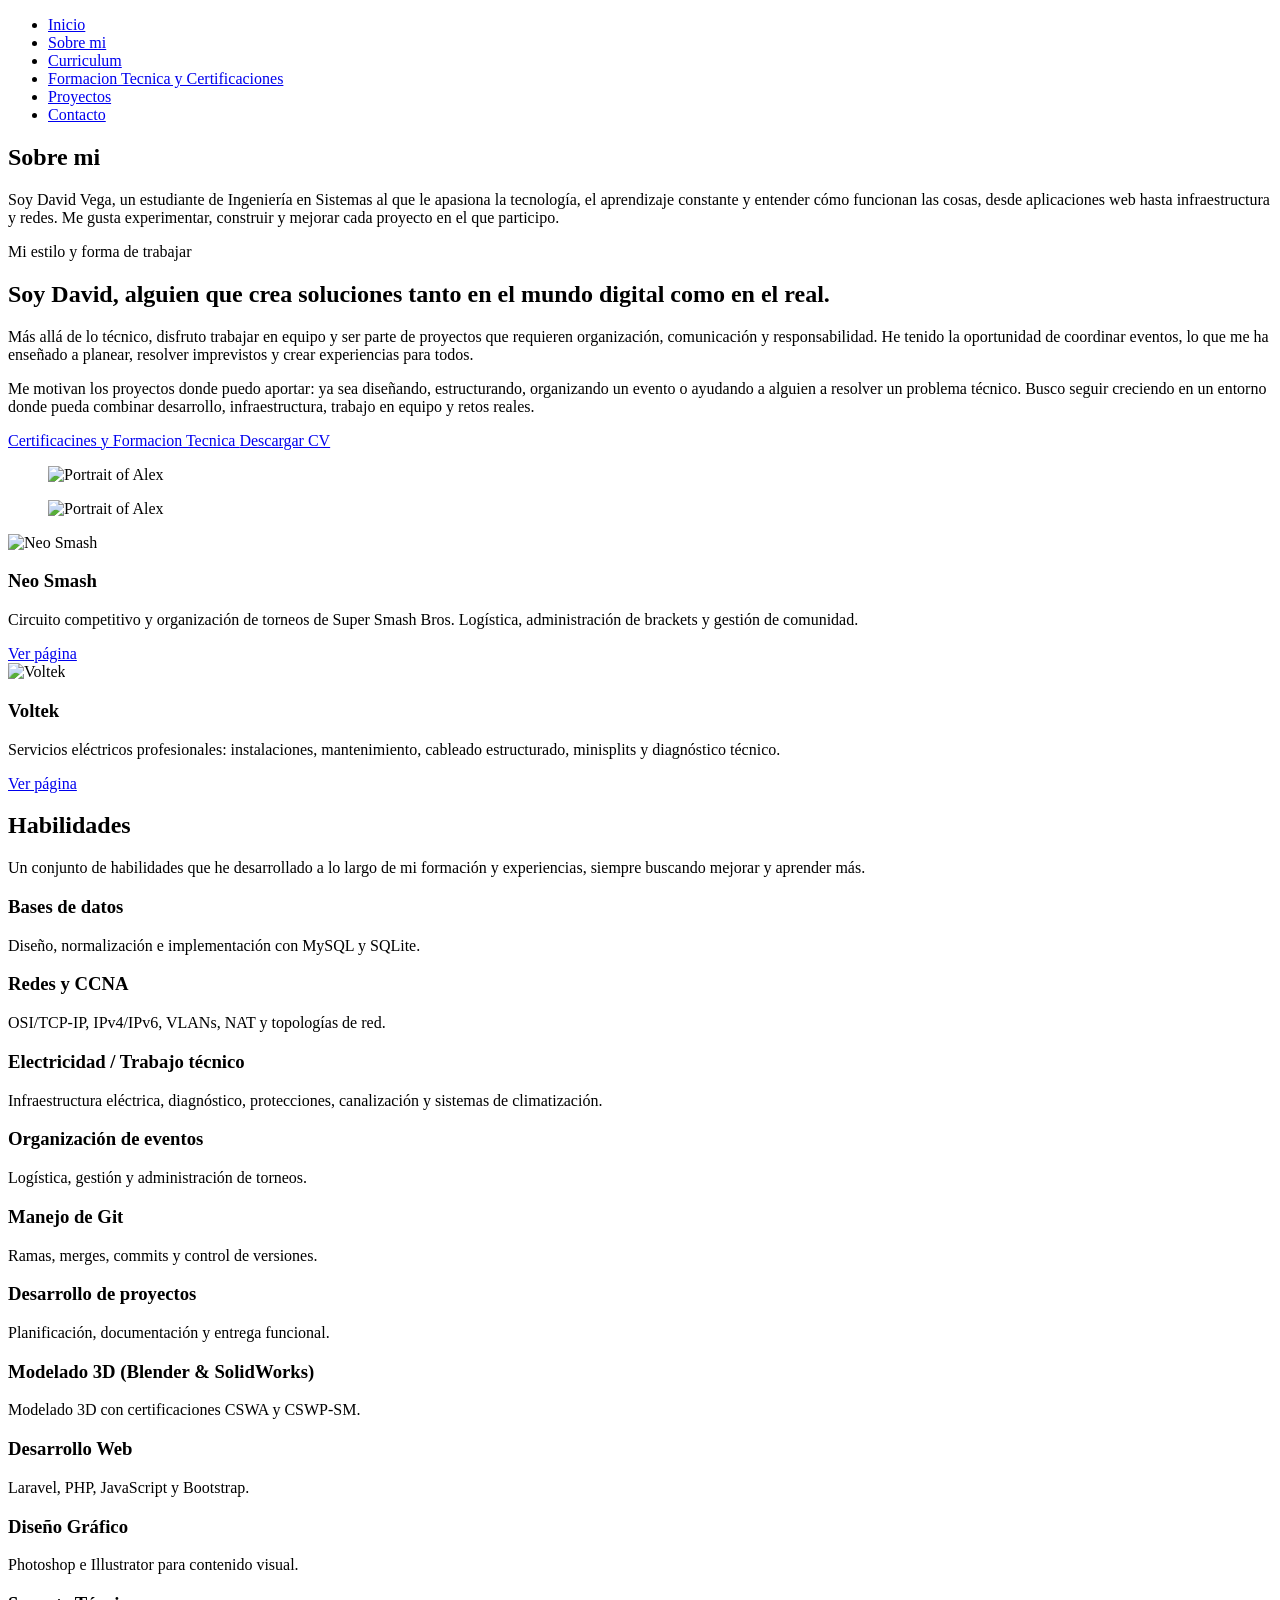
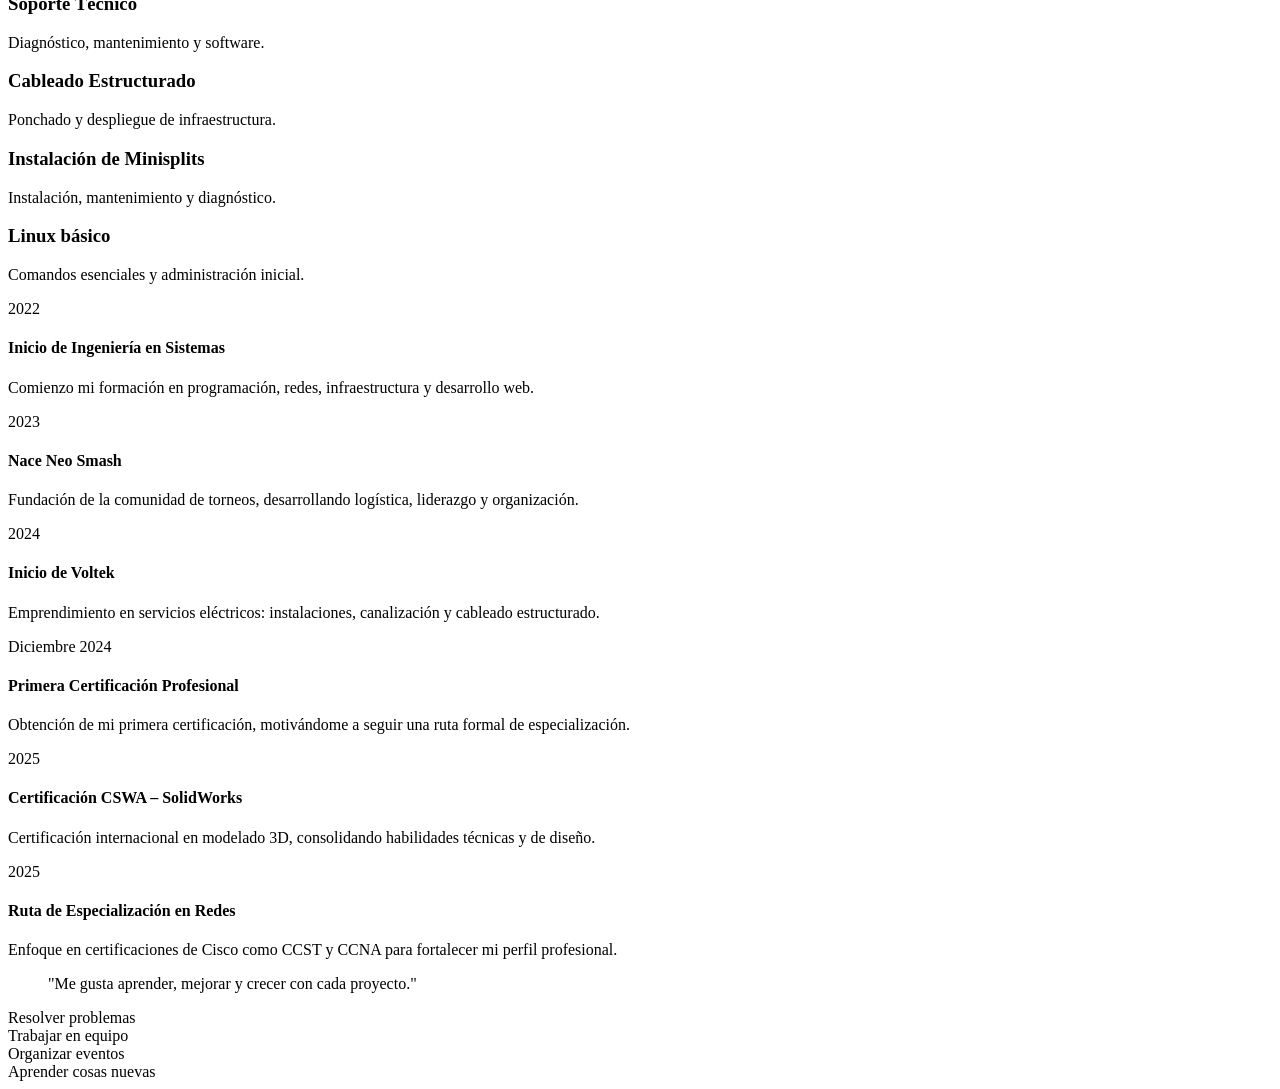
==== about.html @ 697c5398 "Add files via upload" ====
<!DOCTYPE html>
<html lang="es">

<head>
  <meta charset="utf-8">
  <meta content="width=device-width, initial-scale=1.0" name="viewport">
  <title>About - FolioOne Bootstrap Template</title>
  <meta name="description" content="">
  <meta name="keywords" content="">

  <!-- Favicons -->
  <link href="assets/img/favicon.png" rel="icon">
  <link href="assets/img/apple-touch-icon.png" rel="apple-touch-icon">

  <!-- Fonts -->
  <link href="https://fonts.googleapis.com" rel="preconnect">
  <link href="https://fonts.gstatic.com" rel="preconnect" crossorigin>
  <link
    href="https://fonts.googleapis.com/css2?family=Roboto:ital,wght@0,100;0,300;0,400;0,500;0,700;0,900;1,100;1,300;1,400;1,500;1,700;1,900&family=Poppins:ital,wght@0,100;0,200;0,300;0,400;0,500;0,600;0,700;0,800;0,900;1,100;1,200;1,300;1,400;1,500;1,600;1,700;1,800;1,900&family=Raleway:ital,wght@0,100;0,200;0,300;0,400;0,500;0,600;0,700;0,800;0,900;1,100;1,200;1,300;1,400;1,500;1,600;1,700;1,800;1,900&display=swap"
    rel="stylesheet">

  <!-- Vendor CSS Files -->
  <link href="assets/vendor/bootstrap/css/bootstrap.min.css" rel="stylesheet">
  <link href="assets/vendor/bootstrap-icons/bootstrap-icons.css" rel="stylesheet">
  <link href="assets/vendor/aos/aos.css" rel="stylesheet">
  <link href="assets/vendor/swiper/swiper-bundle.min.css" rel="stylesheet">
  <link href="assets/vendor/glightbox/css/glightbox.min.css" rel="stylesheet">

  <!-- Main CSS File -->
  <link href="assets/css/main.css" rel="stylesheet">

  <!-- =======================================================
  * Template Name: FolioOne
  * Template URL: https://bootstrapmade.com/folioone-bootstrap-portfolio-website-template/
  * Updated: Aug 23 2025 with Bootstrap v5.3.7
  * Author: BootstrapMade.com
  * License: https://bootstrapmade.com/license/
  ======================================================== -->
</head>

<body class="about-page">

  <header id="header" class="header d-flex align-items-center light-background sticky-top">
    <div class="container position-relative d-flex align-items-center justify-content-between">

      <!-- <a href="index.html" class="logo d-flex align-items-center me-auto me-xl-0">
      <img src="assets/img/logo.webp" alt="">
      <h1 class="sitename">FolioOne</h1> 
    </a> -->

      <nav id="navmenu" class="navmenu">
        <ul>
          <li><a href="index.html">Inicio</a></li>
          <li><a href="about.html" class="active">Sobre mi</a></li>
          <li><a href="resume.html">Curriculum</a></li>
          <li><a href="services.html">Formacion Tecnica y Certificaciones</a></li>
          <li><a href="portfolio.html">Proyectos</a></li>
          <li><a href="contact.html">Contacto</a></li>
        </ul>
        <i class="mobile-nav-toggle d-xl-none bi bi-list"></i>
      </nav>

      <div class="header-social-links">
        <a target="_blank" href="https://wa.me/526143937106" class="twitter"><i class="bi bi-whatsapp"></i></a>
        <a target="_blank" href="https://www.facebook.com/david.vega.402052/" class="facebook"><i
            class="bi bi-facebook"></i></a>
        <a target="_blank" href="https://www.instagram.com/davidhv_01?igsh=NWJra2tpZmE1Mmhm&utm_source=qr"
          class="instagram"><i class="bi bi-instagram"></i></a>
        <a target="_blank" href="https://www.linkedin.com/in/david-vega-085603381/" class="linkedin"><i
            class="bi bi-linkedin"></i></a>
      </div>

    </div>
  </header>

  <main class="main">

    <!-- About Section -->
    <section id="about" class="about section">

      <!-- Section Title -->
      <div class="container section-title" data-aos="fade-up">
        <h2>Sobre mi</h2>
        <p>Soy David Vega, un estudiante de Ingeniería en Sistemas al que le apasiona la tecnología, el aprendizaje
          constante y entender cómo funcionan las cosas, desde aplicaciones web hasta infraestructura y redes. Me gusta
          experimentar, construir y mejorar cada proyecto en el que participo.</p>
      </div><!-- End Section Title -->

      <div class="container" data-aos="fade-up" data-aos-delay="100">

        <!-- Intro + Photo -->
        <div class="row align-items-center justify-content-between gy-5 mb-5">
          <div class="col-lg-7" data-aos="fade-right" data-aos-delay="150">
            <div class="intro-content">
              <span class="eyebrow">Mi estilo y forma de trabajar</span>
              <h2 class="headline">Soy David, alguien que crea soluciones tanto en el mundo digital como en el real.
              </h2>
              <p class="lead">
                Más allá de lo técnico, disfruto trabajar en equipo y ser parte de proyectos que requieren organización,
                comunicación y responsabilidad. He tenido la oportunidad de coordinar eventos, lo que me ha enseñado a
                planear, resolver imprevistos y crear experiencias para todos.
              </p>
              <p>Me motivan los proyectos donde puedo aportar:
                ya sea diseñando, estructurando, organizando un evento o ayudando a alguien a resolver un problema
                técnico. Busco seguir creciendo en un entorno donde pueda combinar desarrollo, infraestructura, trabajo
                en equipo y retos reales.
              </p>

              <div class="cta-group">
                <a href="/services.html" class="btn-ghost">
                  Certificacines y Formacion Tecnica <i class="bi bi-arrow-up-right"></i>
                </a>
                <a href="cv/Angel_David_Hinojos_Vega.pdf" download class="btn btn-outline link-underline">
                  Descargar CV <i class="bi bi-download"></i>
                </a>

              </div>
            </div>
          </div>

          <div class="col-lg-5" data-aos="zoom-in" data-aos-delay="250">
            <figure class="profile-figure text-center text-lg-end">
              <img src="assets/img/profile/neo.jpeg" alt="Portrait of Alex" class="img-fluid profile-photo">
            </figure>
            <figure class="profile-figure text-center text-lg-end">
              <img src="assets/img/profile/neo2.jpg" alt="Portrait of Alex" class="img-fluid profile-photo">
            </figure>

          </div>
        </div>
        <!-- End Intro + Photo -->

        <!-- Sección de Proyectos Destacados -->
        <div class="mb-5">
          <div class="row g-4">

            <!-- Sección de Proyectos Destacados -->
            <div class="mb-5">
              <div class="row g-4">

                <!-- Sección de Proyectos Destacados -->
                <div class="mb-5">
                  <div class="row g-4">

                    <!-- Neo Smash -->
                    <div class="col-md-6" data-aos="fade-up" data-aos-delay="100">
                      <div class="service-item">

                        <div class="service-icon text-center">
                          <img src="assets/img/profile/logoneo.png" alt="Neo Smash" class="img-fluid"
                            style="max-width:160px;">
                        </div>

                        <div class="service-content text-center">
                          <h3>Neo Smash</h3>
                          <p>
                            Circuito competitivo y organización de torneos de Super Smash Bros.
                            Logística, administración de brackets y gestión de comunidad.
                          </p>

                          <a href="https://www.facebook.com/profile.php?id=100092447806558" target="_blank"
                            class="service-link">
                            <span>Ver página</span>
                            <i class="bi bi-arrow-right"></i>
                          </a>
                        </div>

                      </div>
                    </div>
                    <!--end Neo Smash -->

                    <!-- Voltek -->
                    <div class="col-md-6" data-aos="fade-up" data-aos-delay="150">
                      <div class="service-item">

                        <div class="service-icon text-center">
                          <img src="assets/img/profile/voltek.png" alt="Voltek" class="img-fluid"
                            style="max-width:160px;">
                        </div>

                        <div class="service-content text-center">
                          <h3>Voltek</h3>
                          <p>
                            Servicios eléctricos profesionales: instalaciones, mantenimiento,
                            cableado estructurado, minisplits y diagnóstico técnico.
                          </p>

                          <a href="https://www.facebook.com/profile.php?id=61581119864272" target="_blank"
                            class="service-link">
                            <span>Ver página</span>
                            <i class="bi bi-arrow-right"></i>
                          </a>
                        </div>

                      </div>
                    </div>

                  </div>
                </div>
                <!-- end Voltek -->






                <div class="container section-title" data-aos="fade-up">
                  <h2>Habilidades</h2>
                  <p>Un conjunto de habilidades que he desarrollado a lo largo de mi formación y experiencias, siempre
                    buscando mejorar y aprender más.</p>
                </div>
                <!-- Skills Grid -->
                <div class="mb-5">
                  <div class="row g-4">

                    <div class="col-6 col-md-4 col-lg-3" data-aos="fade-up" data-aos-delay="100">
                      <div class="skill-item">
                        <i class="bi bi-layout-text-window"></i>
                        <h3>Bases de datos</h3>
                        <p>Diseño, normalización e implementación con MySQL y SQLite.</p>
                      </div>
                    </div>

                    <div class="col-6 col-md-4 col-lg-3" data-aos="fade-up" data-aos-delay="150">
                      <div class="skill-item">
                        <i class="bi bi-router"></i>
                        <h3>Redes y CCNA</h3>
                        <p>OSI/TCP-IP, IPv4/IPv6, VLANs, NAT y topologías de red.</p>
                      </div>
                    </div>

                    <div class="col-6 col-md-4 col-lg-3" data-aos="fade-up" data-aos-delay="200">
                      <div class="skill-item">
                        <i class="bi bi-lightning-charge"></i>
                        <h3>Electricidad / Trabajo técnico</h3>
                        <p>Infraestructura eléctrica, diagnóstico, protecciones, canalización y sistemas de
                          climatización.</p>
                      </div>
                    </div>

                    <div class="col-6 col-md-4 col-lg-3" data-aos="fade-up" data-aos-delay="250">
                      <div class="skill-item">
                        <i class="bi bi-diagram-3"></i>
                        <h3>Organización de eventos</h3>
                        <p>Logística, gestión y administración de torneos.</p>
                      </div>
                    </div>

                    <div class="col-6 col-md-4 col-lg-3" data-aos="fade-up" data-aos-delay="300">
                      <div class="skill-item">
                        <i class="bi bi-github"></i>
                        <h3>Manejo de Git</h3>
                        <p>Ramas, merges, commits y control de versiones.</p>
                      </div>
                    </div>

                    <div class="col-6 col-md-4 col-lg-3" data-aos="fade-up" data-aos-delay="350">
                      <div class="skill-item">
                        <i class="bi bi-award"></i>
                        <h3>Desarrollo de proyectos</h3>
                        <p>Planificación, documentación y entrega funcional.</p>
                      </div>
                    </div>

                    <div class="col-6 col-md-4 col-lg-3" data-aos="fade-up" data-aos-delay="400">
                      <div class="skill-item">
                        <i class="bi bi-tools"></i>
                        <h3>Modelado 3D (Blender & SolidWorks)</h3>
                        <p>Modelado 3D con certificaciones CSWA y CSWP-SM.</p>
                      </div>
                    </div>

                    <div class="col-6 col-md-4 col-lg-3" data-aos="fade-up" data-aos-delay="450">
                      <div class="skill-item">
                        <i class="bi bi-code-slash"></i>
                        <h3>Desarrollo Web</h3>
                        <p>Laravel, PHP, JavaScript y Bootstrap.</p>
                      </div>
                    </div>

                    <div class="col-6 col-md-4 col-lg-3" data-aos="fade-up" data-aos-delay="500">
                      <div class="skill-item">
                        <i class="bi bi-brush"></i>
                        <h3>Diseño Gráfico</h3>
                        <p>Photoshop e Illustrator para contenido visual.</p>
                      </div>
                    </div>

                    <div class="col-6 col-md-4 col-lg-3" data-aos="fade-up" data-aos-delay="550">
                      <div class="skill-item">
                        <i class="bi bi-pc-display"></i>
                        <h3>Soporte Técnico</h3>
                        <p>Diagnóstico, mantenimiento y software.</p>
                      </div>
                    </div>

                    <div class="col-6 col-md-4 col-lg-3" data-aos="fade-up" data-aos-delay="600">
                      <div class="skill-item">
                        <i class="bi bi-plug"></i>
                        <h3>Cableado Estructurado</h3>
                        <p>Ponchado y despliegue de infraestructura.</p>
                      </div>
                    </div>

                    <div class="col-6 col-md-4 col-lg-3" data-aos="fade-up" data-aos-delay="650">
                      <div class="skill-item">
                        <i class="bi bi-fan"></i>
                        <h3>Instalación de Minisplits</h3>
                        <p>Instalación, mantenimiento y diagnóstico.</p>
                      </div>
                    </div>

                    <div class="col-6 col-md-4 col-lg-3" data-aos="fade-up" data-aos-delay="700">
                      <div class="skill-item">
                        <i class="bi bi-terminal"></i>
                        <h3>Linux básico</h3>
                        <p>Comandos esenciales y administración inicial.</p>
                      </div>
                    </div>

                  </div>
                </div>

                <!-- End Skills Grid -->

                <!-- Journey Timeline -->
                <div class="mb-5">
                  <div class="row g-4">

                    <!-- 2022 -->
                    <div class="col-md-6 col-lg-3" data-aos="fade-up" data-aos-delay="120">
                      <article class="timeline-item">
                        <span class="dot"></span>
                        <time>2022</time>
                        <h4>Inicio de Ingeniería en Sistemas</h4>
                        <p>Comienzo mi formación en programación, redes, infraestructura y desarrollo web.</p>
                      </article>
                    </div>

                    <!-- 2023 -->
                    <div class="col-md-6 col-lg-3" data-aos="fade-up" data-aos-delay="180">
                      <article class="timeline-item">
                        <span class="dot"></span>
                        <time>2023</time>
                        <h4>Nace Neo Smash</h4>
                        <p>Fundación de la comunidad de torneos, desarrollando logística, liderazgo y organización.</p>
                      </article>
                    </div>

                    <!-- 2024 -->
                    <div class="col-md-6 col-lg-3" data-aos="fade-up" data-aos-delay="240">
                      <article class="timeline-item">
                        <span class="dot"></span>
                        <time>2024</time>
                        <h4>Inicio de Voltek</h4>
                        <p>Emprendimiento en servicios eléctricos: instalaciones, canalización y cableado estructurado.
                        </p>
                      </article>
                    </div>

                    <!-- DICIEMBRE 2024 - Primera certificación -->
                    <div class="col-md-6 col-lg-3" data-aos="fade-up" data-aos-delay="300">
                      <article class="timeline-item">
                        <span class="dot"></span>
                        <time>Diciembre 2024</time>
                        <h4>Primera Certificación Profesional</h4>
                        <p>Obtención de mi primera certificación, motivándome a seguir una ruta formal de
                          especialización.</p>
                      </article>
                    </div>

                    <!-- 2025 - CSWA -->
                    <div class="col-md-6 col-lg-3" data-aos="fade-up" data-aos-delay="360">
                      <article class="timeline-item">
                        <span class="dot"></span>
                        <time>2025</time>
                        <h4>Certificación CSWA – SolidWorks</h4>
                        <p>Certificación internacional en modelado 3D, consolidando habilidades técnicas y de diseño.
                        </p>
                      </article>
                    </div>

                    <!-- 2025 - Ruta de certificaciones -->
                    <div class="col-md-6 col-lg-3" data-aos="fade-up" data-aos-delay="420">
                      <article class="timeline-item">
                        <span class="dot"></span>
                        <time>2025</time>
                        <h4>Ruta de Especialización en Redes</h4>
                        <p>Enfoque en certificaciones de Cisco como CCST y CCNA para fortalecer mi perfil profesional.
                        </p>
                      </article>
                    </div>

                  </div>
                </div>
                <!-- End Journey Timeline -->



                <!-- Quote -->
                <blockquote class="personal-quote text-center mb-5" data-aos="fade-down" data-aos-delay="200">
                  <p>"Me gusta aprender, mejorar y crecer con cada proyecto."</p>
                </blockquote>
                <!-- End Quote -->

                <!-- Fun Facts -->
                <div class="row g-3 justify-content-center">
                  <div class="col-6 col-md-3 col-lg-2" data-aos="zoom-in" data-aos-delay="120">
                    <div class="fact-pill">
                      <i class="bi bi-lightning"></i>
                      <span>Resolver problemas</span>
                    </div>
                  </div>

                  <div class="col-6 col-md-3 col-lg-2" data-aos="zoom-in" data-aos-delay="160">
                    <div class="fact-pill">
                      <i class="bi bi-people"></i>
                      <span>Trabajar en equipo</span>
                    </div>
                  </div>

                  <div class="col-6 col-md-3 col-lg-2" data-aos="zoom-in" data-aos-delay="200">
                    <div class="fact-pill">
                      <i class="bi bi-calendar-check"></i>
                      <span>Organizar eventos</span>
                    </div>
                  </div>

                  <div class="col-6 col-md-3 col-lg-2" data-aos="zoom-in" data-aos-delay="240">
                    <div class="fact-pill">
                      <i class="bi bi-rocket-takeoff"></i>
                      <span>Aprender cosas nuevas</span>
                    </div>
                  </div>
                </div>

                <!-- End Fun Facts -->

              </div>

    </section><!-- /About Section -->






  </main>

  <footer id="footer" class="footer">

    <div class="social-links d-flex justify-content-center">
      <a href="https://github.com/DavidHinojosVega" target="_blank" rel="noopener noreferrer">
        <i class="bi bi-github"></i>
      </a>

      <a href="https://www.facebook.com/david.vega.402052/" target="_blank" rel="noopener noreferrer">
        <i class="bi bi-facebook"></i>
      </a>

      <a href="https://www.instagram.com/davidhv_01?igsh=NWJra2tpZmE1Mmhm&utm_source=qr" target="_blank"
        rel="noopener noreferrer">
        <i class="bi bi-instagram"></i>
      </a>

      <a target="_blank" href="https://www.linkedin.com/in/david-vega-085603381/"><i class="bi bi-linkedin"></i></a>
    </div>


  </footer>

  <!-- Scroll Top -->
  <a href="#" id="scroll-top" class="scroll-top d-flex align-items-center justify-content-center"><i
      class="bi bi-arrow-up-short"></i></a>

  <!-- Preloader -->
  <div id="preloader"></div>

  <!-- Vendor JS Files -->
  <script src="assets/vendor/bootstrap/js/bootstrap.bundle.min.js"></script>
  <script src="assets/vendor/php-email-form/validate.js"></script>
  <script src="assets/vendor/aos/aos.js"></script>
  <script src="assets/vendor/typed.js/typed.umd.js"></script>
  <script src="assets/vendor/waypoints/noframework.waypoints.js"></script>
  <script src="assets/vendor/purecounter/purecounter_vanilla.js"></script>
  <script src="assets/vendor/swiper/swiper-bundle.min.js"></script>
  <script src="assets/vendor/imagesloaded/imagesloaded.pkgd.min.js"></script>
  <script src="assets/vendor/isotope-layout/isotope.pkgd.min.js"></script>
  <script src="assets/vendor/glightbox/js/glightbox.min.js"></script>

  <!-- Main JS File -->
  <script src="assets/js/main.js"></script>

</body>

</html>
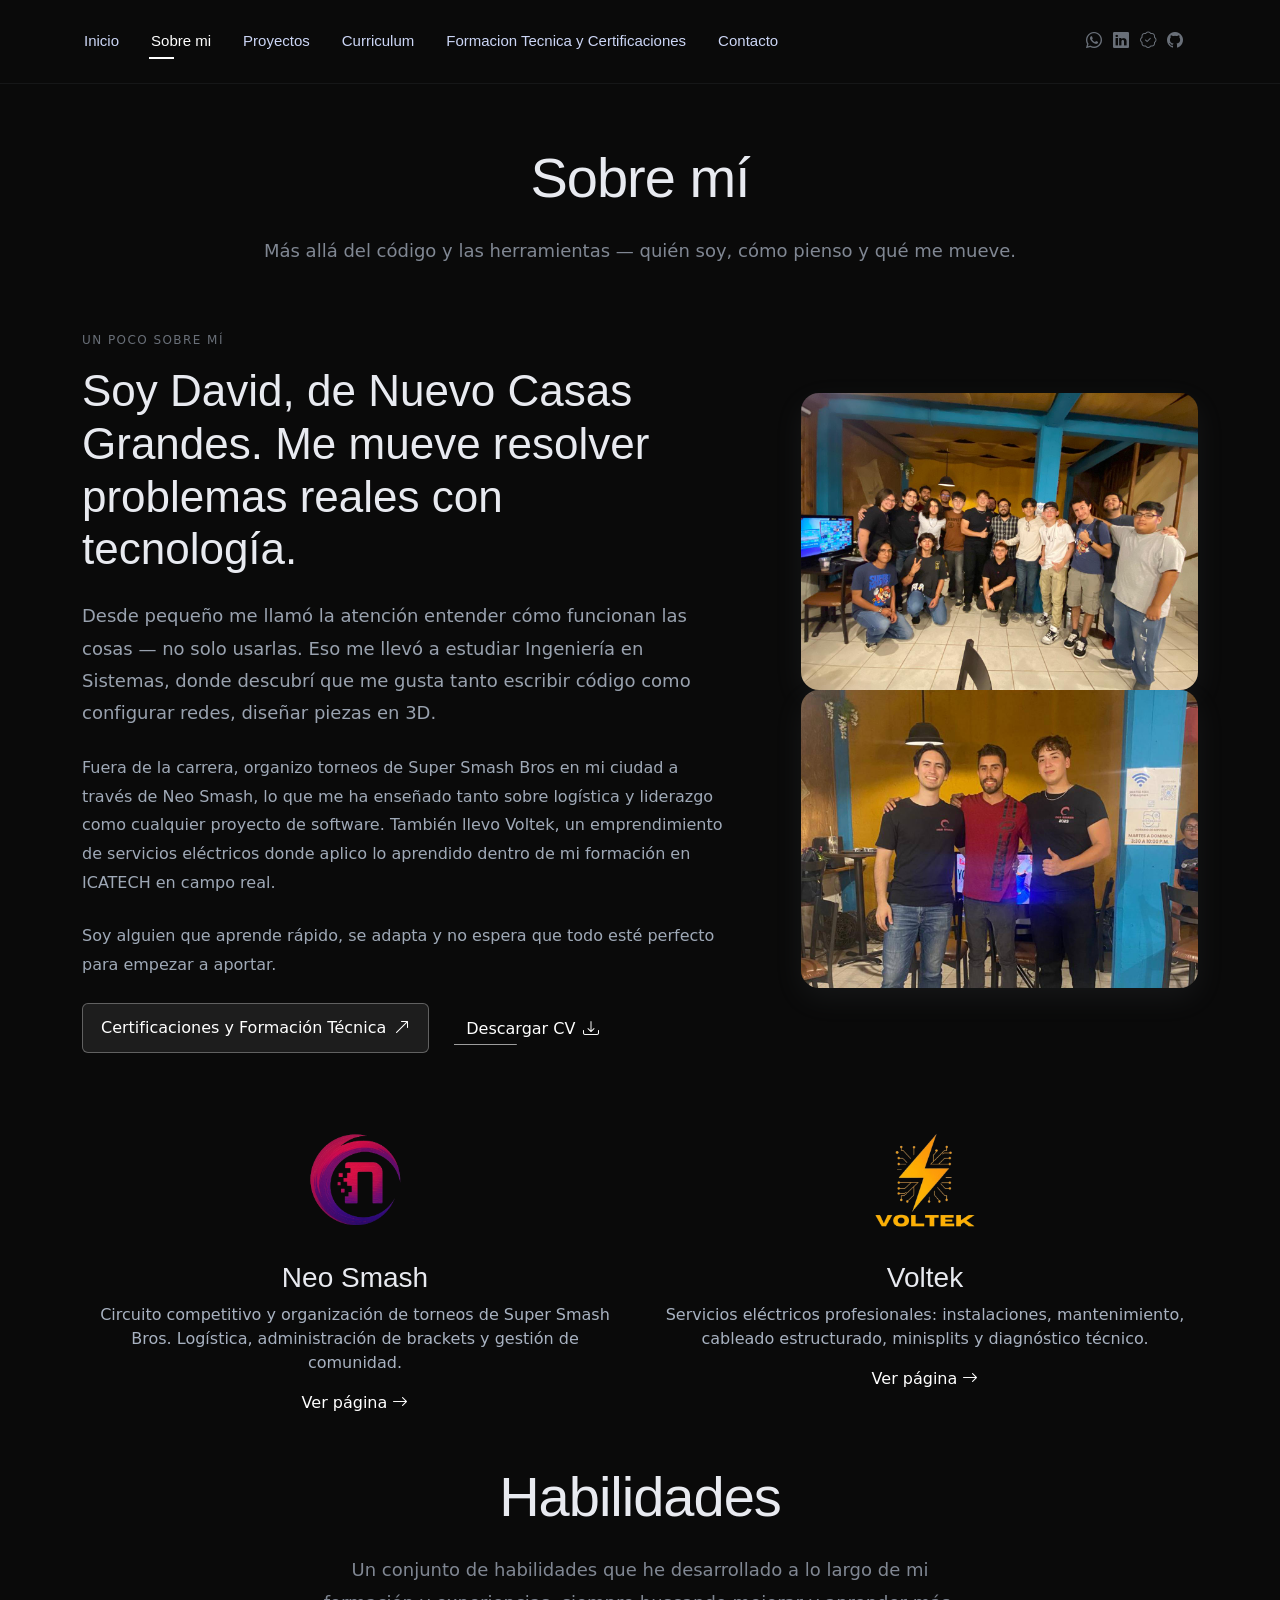
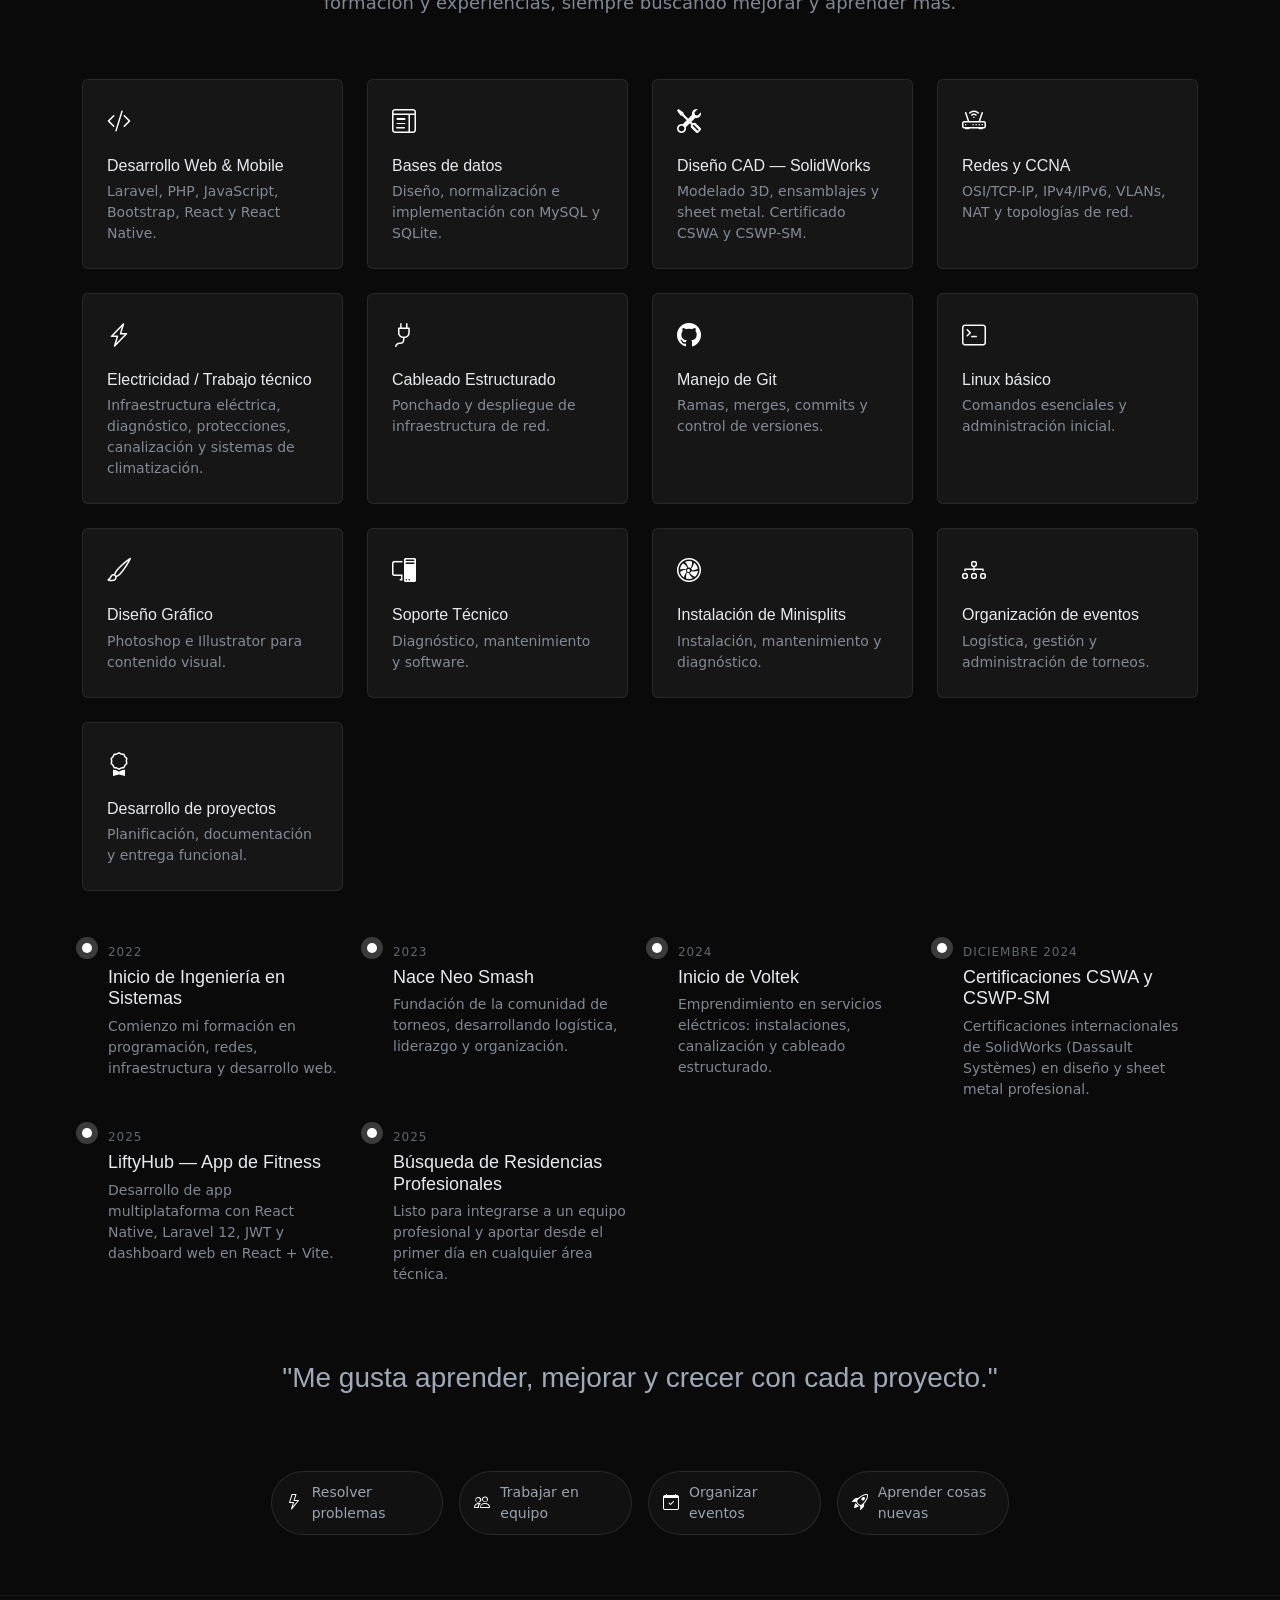
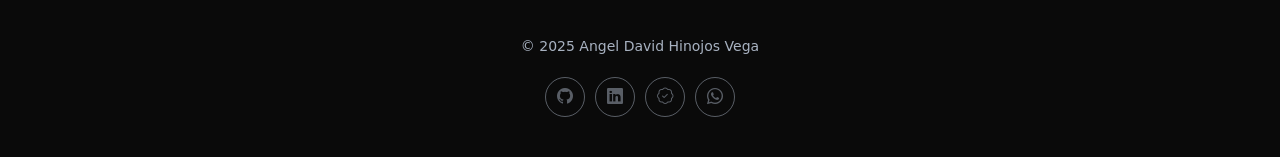
==== commit 66ca6d89: "Portafolio completo — Angel David Hinojos Vega - Contenido actualizado con CV real (objetivo, experi" ====
--- a/about.html
+++ b/about.html
@@ -4,13 +4,20 @@
 <head>
   <meta charset="utf-8">
   <meta content="width=device-width, initial-scale=1.0" name="viewport">
-  <title>About - FolioOne Bootstrap Template</title>
-  <meta name="description" content="">
-  <meta name="keywords" content="">
+  <title>Sobre mí | David Vega</title>
+  <meta name="description" content="Conoce más sobre Angel David Hinojos Vega, estudiante de Ingeniería en Sistemas, desarrollador web y técnico en redes y electricidad.">
+  <meta name="keywords" content="sobre mí, David Vega, ingeniería en sistemas, desarrollador web, Nuevo Casas Grandes, Chihuahua">
+
+  <!-- Open Graph -->
+  <meta property="og:type" content="website">
+  <meta property="og:url" content="https://davidhinojosvega.github.io/portafolio/about.html">
+  <meta property="og:title" content="Sobre mí | David Vega">
+  <meta property="og:description" content="Conoce más sobre Angel David Hinojos Vega, estudiante de Ingeniería en Sistemas, desarrollador web y técnico en redes y electricidad.">
+  <meta property="og:image" content="https://davidhinojosvega.github.io/portafolio/assets/img/profile/profile-square-11.webp">
 
   <!-- Favicons -->
-  <link href="assets/img/favicon.png" rel="icon">
-  <link href="assets/img/apple-touch-icon.png" rel="apple-touch-icon">
+  <link href="assets/img/favicon.svg" rel="icon" type="image/svg+xml">
+  <link href="assets/img/apple-touch-icon.svg" rel="apple-touch-icon">
 
   <!-- Fonts -->
   <link href="https://fonts.googleapis.com" rel="preconnect">
@@ -29,13 +36,7 @@
   <!-- Main CSS File -->
   <link href="assets/css/main.css" rel="stylesheet">
 
-  <!-- =======================================================
-  * Template Name: FolioOne
-  * Template URL: https://bootstrapmade.com/folioone-bootstrap-portfolio-website-template/
-  * Updated: Aug 23 2025 with Bootstrap v5.3.7
-  * Author: BootstrapMade.com
-  * License: https://bootstrapmade.com/license/
-  ======================================================== -->
+
 </head>
 
 <body class="about-page">
@@ -52,22 +53,19 @@
         <ul>
           <li><a href="index.html">Inicio</a></li>
           <li><a href="about.html" class="active">Sobre mi</a></li>
+          <li><a href="portfolio.html">Proyectos</a></li>
           <li><a href="resume.html">Curriculum</a></li>
           <li><a href="services.html">Formacion Tecnica y Certificaciones</a></li>
-          <li><a href="portfolio.html">Proyectos</a></li>
           <li><a href="contact.html">Contacto</a></li>
         </ul>
         <i class="mobile-nav-toggle d-xl-none bi bi-list"></i>
       </nav>
 
       <div class="header-social-links">
-        <a target="_blank" href="https://wa.me/526143937106" class="twitter"><i class="bi bi-whatsapp"></i></a>
-        <a target="_blank" href="https://www.facebook.com/david.vega.402052/" class="facebook"><i
-            class="bi bi-facebook"></i></a>
-        <a target="_blank" href="https://www.instagram.com/davidhv_01?igsh=NWJra2tpZmE1Mmhm&utm_source=qr"
-          class="instagram"><i class="bi bi-instagram"></i></a>
-        <a target="_blank" href="https://www.linkedin.com/in/david-vega-085603381/" class="linkedin"><i
-            class="bi bi-linkedin"></i></a>
+        <a target="_blank" href="https://wa.me/526143937106"><i class="bi bi-whatsapp"></i></a>
+        <a target="_blank" href="https://www.linkedin.com/in/david-vega-085603381/"><i class="bi bi-linkedin"></i></a>
+        <a target="_blank" href="https://www.credly.com/users/angel-david-hinojos-vega"><i class="bi bi-patch-check"></i></a>
+        <a target="_blank" href="https://github.com/DavidHinojosVega"><i class="bi bi-github"></i></a>
       </div>
 
     </div>
@@ -80,11 +78,9 @@
 
       <!-- Section Title -->
       <div class="container section-title" data-aos="fade-up">
-        <h2>Sobre mi</h2>
-        <p>Soy David Vega, un estudiante de Ingeniería en Sistemas al que le apasiona la tecnología, el aprendizaje
-          constante y entender cómo funcionan las cosas, desde aplicaciones web hasta infraestructura y redes. Me gusta
-          experimentar, construir y mejorar cada proyecto en el que participo.</p>
-      </div><!-- End Section Title -->
+        <h2>Sobre mí</h2>
+        <p>Más allá del código y las herramientas — quién soy, cómo pienso y qué me mueve.</p>
+      </div>
 
       <div class="container" data-aos="fade-up" data-aos-delay="100">
 
@@ -92,122 +88,91 @@
         <div class="row align-items-center justify-content-between gy-5 mb-5">
           <div class="col-lg-7" data-aos="fade-right" data-aos-delay="150">
             <div class="intro-content">
-              <span class="eyebrow">Mi estilo y forma de trabajar</span>
-              <h2 class="headline">Soy David, alguien que crea soluciones tanto en el mundo digital como en el real.
-              </h2>
+              <span class="eyebrow">Un poco sobre mí</span>
+              <h2 class="headline">Soy David, de Nuevo Casas Grandes. Me mueve resolver problemas reales con tecnología.</h2>
               <p class="lead">
-                Más allá de lo técnico, disfruto trabajar en equipo y ser parte de proyectos que requieren organización,
-                comunicación y responsabilidad. He tenido la oportunidad de coordinar eventos, lo que me ha enseñado a
-                planear, resolver imprevistos y crear experiencias para todos.
+                Desde pequeño me llamó la atención entender cómo funcionan las cosas — no solo usarlas.
+                Eso me llevó a estudiar Ingeniería en Sistemas, donde descubrí que me gusta tanto escribir código
+                como configurar redes, diseñar piezas en 3D.
               </p>
-              <p>Me motivan los proyectos donde puedo aportar:
-                ya sea diseñando, estructurando, organizando un evento o ayudando a alguien a resolver un problema
-                técnico. Busco seguir creciendo en un entorno donde pueda combinar desarrollo, infraestructura, trabajo
-                en equipo y retos reales.
+              <p>
+                Fuera de la carrera, organizo torneos de Super Smash Bros en mi ciudad a través de Neo Smash,
+                lo que me ha enseñado tanto sobre logística y liderazgo como cualquier proyecto de software.
+                También llevo Voltek, un emprendimiento de servicios eléctricos donde aplico lo aprendido dentro de mi formación en ICATECH en campo real.
               </p>
-
+              <p>
+                Soy alguien que aprende rápido, se adapta y no espera que todo esté perfecto para empezar a aportar.
+              </p>
               <div class="cta-group">
-                <a href="/services.html" class="btn-ghost">
-                  Certificacines y Formacion Tecnica <i class="bi bi-arrow-up-right"></i>
+                <a href="services.html" class="btn-ghost">
+                  Certificaciones y Formación Técnica <i class="bi bi-arrow-up-right"></i>
                 </a>
                 <a href="cv/Angel_David_Hinojos_Vega.pdf" download class="btn btn-outline link-underline">
                   Descargar CV <i class="bi bi-download"></i>
                 </a>
-
               </div>
             </div>
           </div>
 
           <div class="col-lg-5" data-aos="zoom-in" data-aos-delay="250">
             <figure class="profile-figure text-center text-lg-end">
-              <img src="assets/img/profile/neo.jpeg" alt="Portrait of Alex" class="img-fluid profile-photo">
+              <img src="assets/img/profile/neo.jpeg" alt="David en Neo Smash" class="img-fluid profile-photo">
             </figure>
             <figure class="profile-figure text-center text-lg-end">
-              <img src="assets/img/profile/neo2.jpg" alt="Portrait of Alex" class="img-fluid profile-photo">
+              <img src="assets/img/profile/neo2.jpg" alt="David en Voltek" class="img-fluid profile-photo">
             </figure>
-
           </div>
         </div>
         <!-- End Intro + Photo -->
 
-        <!-- Sección de Proyectos Destacados -->
+        <!-- Proyectos personales -->
         <div class="mb-5">
           <div class="row g-4">
 
-            <!-- Sección de Proyectos Destacados -->
-            <div class="mb-5">
-              <div class="row g-4">
-
-                <!-- Sección de Proyectos Destacados -->
-                <div class="mb-5">
-                  <div class="row g-4">
-
-                    <!-- Neo Smash -->
-                    <div class="col-md-6" data-aos="fade-up" data-aos-delay="100">
-                      <div class="service-item">
-
-                        <div class="service-icon text-center">
-                          <img src="assets/img/profile/logoneo.png" alt="Neo Smash" class="img-fluid"
-                            style="max-width:160px;">
-                        </div>
-
-                        <div class="service-content text-center">
-                          <h3>Neo Smash</h3>
-                          <p>
-                            Circuito competitivo y organización de torneos de Super Smash Bros.
-                            Logística, administración de brackets y gestión de comunidad.
-                          </p>
-
-                          <a href="https://www.facebook.com/profile.php?id=100092447806558" target="_blank"
-                            class="service-link">
-                            <span>Ver página</span>
-                            <i class="bi bi-arrow-right"></i>
-                          </a>
-                        </div>
-
-                      </div>
-                    </div>
-                    <!--end Neo Smash -->
-
-                    <!-- Voltek -->
-                    <div class="col-md-6" data-aos="fade-up" data-aos-delay="150">
-                      <div class="service-item">
-
-                        <div class="service-icon text-center">
-                          <img src="assets/img/profile/voltek.png" alt="Voltek" class="img-fluid"
-                            style="max-width:160px;">
-                        </div>
-
-                        <div class="service-content text-center">
-                          <h3>Voltek</h3>
-                          <p>
-                            Servicios eléctricos profesionales: instalaciones, mantenimiento,
-                            cableado estructurado, minisplits y diagnóstico técnico.
-                          </p>
-
-                          <a href="https://www.facebook.com/profile.php?id=61581119864272" target="_blank"
-                            class="service-link">
-                            <span>Ver página</span>
-                            <i class="bi bi-arrow-right"></i>
-                          </a>
-                        </div>
-
-                      </div>
-                    </div>
-
-                  </div>
-                </div>
-                <!-- end Voltek -->
-
-
+            <!-- Neo Smash -->
+            <div class="col-md-6" data-aos="fade-up" data-aos-delay="100">
+              <div class="service-item">
+                <div class="service-icon text-center">
+                  <img src="assets/img/profile/logoneo.png" alt="Neo Smash" class="img-fluid" style="max-width:160px;">
+                </div>
+                <div class="service-content text-center">
+                  <h3>Neo Smash</h3>
+                  <p>Circuito competitivo y organización de torneos de Super Smash Bros. Logística, administración de brackets y gestión de comunidad.</p>
+                  <a href="https://www.facebook.com/profile.php?id=100092447806558" target="_blank" class="service-link">
+                    <span>Ver página</span>
+                    <i class="bi bi-arrow-right"></i>
+                  </a>
+                </div>
+              </div>
+            </div>
+
+            <!-- Voltek -->
+            <div class="col-md-6" data-aos="fade-up" data-aos-delay="150">
+              <div class="service-item">
+                <div class="service-icon text-center">
+                  <img src="assets/img/profile/voltek.png" alt="Voltek" class="img-fluid" style="max-width:160px;">
+                </div>
+                <div class="service-content text-center">
+                  <h3>Voltek</h3>
+                  <p>Servicios eléctricos profesionales: instalaciones, mantenimiento, cableado estructurado, minisplits y diagnóstico técnico.</p>
+                  <a href="https://www.facebook.com/profile.php?id=61581119864272" target="_blank" class="service-link">
+                    <span>Ver página</span>
+                    <i class="bi bi-arrow-right"></i>
+                  </a>
+                </div>
+              </div>
+            </div>
+
+          </div>
+        </div>
+        <!-- End Proyectos personales -->
 
 
 
 
                 <div class="container section-title" data-aos="fade-up">
                   <h2>Habilidades</h2>
-                  <p>Un conjunto de habilidades que he desarrollado a lo largo de mi formación y experiencias, siempre
-                    buscando mejorar y aprender más.</p>
+                  <p>Un conjunto de habilidades que he desarrollado a lo largo de mi formación y experiencias, siempre buscando mejorar y aprender más.</p>
                 </div>
                 <!-- Skills Grid -->
                 <div class="mb-5">
@@ -215,13 +180,29 @@
 
                     <div class="col-6 col-md-4 col-lg-3" data-aos="fade-up" data-aos-delay="100">
                       <div class="skill-item">
+                        <i class="bi bi-code-slash"></i>
+                        <h3>Desarrollo Web & Mobile</h3>
+                        <p>Laravel, PHP, JavaScript, Bootstrap, React y React Native.</p>
+                      </div>
+                    </div>
+
+                    <div class="col-6 col-md-4 col-lg-3" data-aos="fade-up" data-aos-delay="150">
+                      <div class="skill-item">
                         <i class="bi bi-layout-text-window"></i>
                         <h3>Bases de datos</h3>
                         <p>Diseño, normalización e implementación con MySQL y SQLite.</p>
                       </div>
                     </div>
 
-                    <div class="col-6 col-md-4 col-lg-3" data-aos="fade-up" data-aos-delay="150">
+                    <div class="col-6 col-md-4 col-lg-3" data-aos="fade-up" data-aos-delay="200">
+                      <div class="skill-item">
+                        <i class="bi bi-tools"></i>
+                        <h3>Diseño CAD — SolidWorks</h3>
+                        <p>Modelado 3D, ensamblajes y sheet metal. Certificado CSWA y CSWP-SM.</p>
+                      </div>
+                    </div>
+
+                    <div class="col-6 col-md-4 col-lg-3" data-aos="fade-up" data-aos-delay="250">
                       <div class="skill-item">
                         <i class="bi bi-router"></i>
                         <h3>Redes y CCNA</h3>
@@ -229,16 +210,63 @@
                       </div>
                     </div>
 
-                    <div class="col-6 col-md-4 col-lg-3" data-aos="fade-up" data-aos-delay="200">
+                    <div class="col-6 col-md-4 col-lg-3" data-aos="fade-up" data-aos-delay="300">
                       <div class="skill-item">
                         <i class="bi bi-lightning-charge"></i>
                         <h3>Electricidad / Trabajo técnico</h3>
-                        <p>Infraestructura eléctrica, diagnóstico, protecciones, canalización y sistemas de
-                          climatización.</p>
-                      </div>
-                    </div>
-
-                    <div class="col-6 col-md-4 col-lg-3" data-aos="fade-up" data-aos-delay="250">
+                        <p>Infraestructura eléctrica, diagnóstico, protecciones, canalización y sistemas de climatización.</p>
+                      </div>
+                    </div>
+
+                    <div class="col-6 col-md-4 col-lg-3" data-aos="fade-up" data-aos-delay="350">
+                      <div class="skill-item">
+                        <i class="bi bi-plug"></i>
+                        <h3>Cableado Estructurado</h3>
+                        <p>Ponchado y despliegue de infraestructura de red.</p>
+                      </div>
+                    </div>
+
+                    <div class="col-6 col-md-4 col-lg-3" data-aos="fade-up" data-aos-delay="400">
+                      <div class="skill-item">
+                        <i class="bi bi-github"></i>
+                        <h3>Manejo de Git</h3>
+                        <p>Ramas, merges, commits y control de versiones.</p>
+                      </div>
+                    </div>
+
+                    <div class="col-6 col-md-4 col-lg-3" data-aos="fade-up" data-aos-delay="450">
+                      <div class="skill-item">
+                        <i class="bi bi-terminal"></i>
+                        <h3>Linux básico</h3>
+                        <p>Comandos esenciales y administración inicial.</p>
+                      </div>
+                    </div>
+
+                    <div class="col-6 col-md-4 col-lg-3" data-aos="fade-up" data-aos-delay="500">
+                      <div class="skill-item">
+                        <i class="bi bi-brush"></i>
+                        <h3>Diseño Gráfico</h3>
+                        <p>Photoshop e Illustrator para contenido visual.</p>
+                      </div>
+                    </div>
+
+                    <div class="col-6 col-md-4 col-lg-3" data-aos="fade-up" data-aos-delay="550">
+                      <div class="skill-item">
+                        <i class="bi bi-pc-display"></i>
+                        <h3>Soporte Técnico</h3>
+                        <p>Diagnóstico, mantenimiento y software.</p>
+                      </div>
+                    </div>
+
+                    <div class="col-6 col-md-4 col-lg-3" data-aos="fade-up" data-aos-delay="600">
+                      <div class="skill-item">
+                        <i class="bi bi-fan"></i>
+                        <h3>Instalación de Minisplits</h3>
+                        <p>Instalación, mantenimiento y diagnóstico.</p>
+                      </div>
+                    </div>
+
+                    <div class="col-6 col-md-4 col-lg-3" data-aos="fade-up" data-aos-delay="650">
                       <div class="skill-item">
                         <i class="bi bi-diagram-3"></i>
                         <h3>Organización de eventos</h3>
@@ -246,15 +274,7 @@
                       </div>
                     </div>
 
-                    <div class="col-6 col-md-4 col-lg-3" data-aos="fade-up" data-aos-delay="300">
-                      <div class="skill-item">
-                        <i class="bi bi-github"></i>
-                        <h3>Manejo de Git</h3>
-                        <p>Ramas, merges, commits y control de versiones.</p>
-                      </div>
-                    </div>
-
-                    <div class="col-6 col-md-4 col-lg-3" data-aos="fade-up" data-aos-delay="350">
+                    <div class="col-6 col-md-4 col-lg-3" data-aos="fade-up" data-aos-delay="700">
                       <div class="skill-item">
                         <i class="bi bi-award"></i>
                         <h3>Desarrollo de proyectos</h3>
@@ -262,65 +282,8 @@
                       </div>
                     </div>
 
-                    <div class="col-6 col-md-4 col-lg-3" data-aos="fade-up" data-aos-delay="400">
-                      <div class="skill-item">
-                        <i class="bi bi-tools"></i>
-                        <h3>Modelado 3D (Blender & SolidWorks)</h3>
-                        <p>Modelado 3D con certificaciones CSWA y CSWP-SM.</p>
-                      </div>
-                    </div>
-
-                    <div class="col-6 col-md-4 col-lg-3" data-aos="fade-up" data-aos-delay="450">
-                      <div class="skill-item">
-                        <i class="bi bi-code-slash"></i>
-                        <h3>Desarrollo Web</h3>
-                        <p>Laravel, PHP, JavaScript y Bootstrap.</p>
-                      </div>
-                    </div>
-
-                    <div class="col-6 col-md-4 col-lg-3" data-aos="fade-up" data-aos-delay="500">
-                      <div class="skill-item">
-                        <i class="bi bi-brush"></i>
-                        <h3>Diseño Gráfico</h3>
-                        <p>Photoshop e Illustrator para contenido visual.</p>
-                      </div>
-                    </div>
-
-                    <div class="col-6 col-md-4 col-lg-3" data-aos="fade-up" data-aos-delay="550">
-                      <div class="skill-item">
-                        <i class="bi bi-pc-display"></i>
-                        <h3>Soporte Técnico</h3>
-                        <p>Diagnóstico, mantenimiento y software.</p>
-                      </div>
-                    </div>
-
-                    <div class="col-6 col-md-4 col-lg-3" data-aos="fade-up" data-aos-delay="600">
-                      <div class="skill-item">
-                        <i class="bi bi-plug"></i>
-                        <h3>Cableado Estructurado</h3>
-                        <p>Ponchado y despliegue de infraestructura.</p>
-                      </div>
-                    </div>
-
-                    <div class="col-6 col-md-4 col-lg-3" data-aos="fade-up" data-aos-delay="650">
-                      <div class="skill-item">
-                        <i class="bi bi-fan"></i>
-                        <h3>Instalación de Minisplits</h3>
-                        <p>Instalación, mantenimiento y diagnóstico.</p>
-                      </div>
-                    </div>
-
-                    <div class="col-6 col-md-4 col-lg-3" data-aos="fade-up" data-aos-delay="700">
-                      <div class="skill-item">
-                        <i class="bi bi-terminal"></i>
-                        <h3>Linux básico</h3>
-                        <p>Comandos esenciales y administración inicial.</p>
-                      </div>
-                    </div>
-
-                  </div>
-                </div>
-
+                  </div>
+                </div>
                 <!-- End Skills Grid -->
 
                 <!-- Journey Timeline -->
@@ -358,36 +321,33 @@
                       </article>
                     </div>
 
-                    <!-- DICIEMBRE 2024 - Primera certificación -->
+                    <!-- DICIEMBRE 2024 - Certificaciones SolidWorks -->
                     <div class="col-md-6 col-lg-3" data-aos="fade-up" data-aos-delay="300">
                       <article class="timeline-item">
                         <span class="dot"></span>
                         <time>Diciembre 2024</time>
-                        <h4>Primera Certificación Profesional</h4>
-                        <p>Obtención de mi primera certificación, motivándome a seguir una ruta formal de
-                          especialización.</p>
-                      </article>
-                    </div>
-
-                    <!-- 2025 - CSWA -->
+                        <h4>Certificaciones CSWA y CSWP-SM</h4>
+                        <p>Certificaciones internacionales de SolidWorks (Dassault Systèmes) en diseño y sheet metal profesional.</p>
+                      </article>
+                    </div>
+
+                    <!-- 2025 - LiftyHub -->
                     <div class="col-md-6 col-lg-3" data-aos="fade-up" data-aos-delay="360">
                       <article class="timeline-item">
                         <span class="dot"></span>
                         <time>2025</time>
-                        <h4>Certificación CSWA – SolidWorks</h4>
-                        <p>Certificación internacional en modelado 3D, consolidando habilidades técnicas y de diseño.
-                        </p>
-                      </article>
-                    </div>
-
-                    <!-- 2025 - Ruta de certificaciones -->
+                        <h4>LiftyHub — App de Fitness</h4>
+                        <p>Desarrollo de app multiplataforma con React Native, Laravel 12, JWT y dashboard web en React + Vite.</p>
+                      </article>
+                    </div>
+
+                    <!-- 2025 - Residencias -->
                     <div class="col-md-6 col-lg-3" data-aos="fade-up" data-aos-delay="420">
                       <article class="timeline-item">
                         <span class="dot"></span>
                         <time>2025</time>
-                        <h4>Ruta de Especialización en Redes</h4>
-                        <p>Enfoque en certificaciones de Cisco como CCST y CCNA para fortalecer mi perfil profesional.
-                        </p>
+                        <h4>Búsqueda de Residencias Profesionales</h4>
+                        <p>Listo para integrarse a un equipo profesional y aportar desde el primer día en cualquier área técnica.</p>
                       </article>
                     </div>
 
@@ -449,23 +409,18 @@
 
   <footer id="footer" class="footer">
 
-    <div class="social-links d-flex justify-content-center">
-      <a href="https://github.com/DavidHinojosVega" target="_blank" rel="noopener noreferrer">
-        <i class="bi bi-github"></i>
-      </a>
-
-      <a href="https://www.facebook.com/david.vega.402052/" target="_blank" rel="noopener noreferrer">
-        <i class="bi bi-facebook"></i>
-      </a>
-
-      <a href="https://www.instagram.com/davidhv_01?igsh=NWJra2tpZmE1Mmhm&utm_source=qr" target="_blank"
-        rel="noopener noreferrer">
-        <i class="bi bi-instagram"></i>
-      </a>
-
-      <a target="_blank" href="https://www.linkedin.com/in/david-vega-085603381/"><i class="bi bi-linkedin"></i></a>
+    <div class="container">
+      <div class="copyright text-center">
+        <p>© 2025 Angel David Hinojos Vega</p>
+      </div>
+      <div class="social-links d-flex justify-content-center">
+        <a href="https://github.com/DavidHinojosVega" target="_blank" rel="noopener noreferrer"><i class="bi bi-github"></i></a>
+        <a href="https://www.linkedin.com/in/david-vega-085603381/" target="_blank" rel="noopener noreferrer"><i class="bi bi-linkedin"></i></a>
+        <a href="https://www.credly.com/users/angel-david-hinojos-vega" target="_blank" rel="noopener noreferrer"><i class="bi bi-patch-check"></i></a>
+        <a href="https://wa.me/526143937106" target="_blank" rel="noopener noreferrer"><i class="bi bi-whatsapp"></i></a>
+      </div>
+
     </div>
-
 
   </footer>
 
@@ -478,7 +433,6 @@
 
   <!-- Vendor JS Files -->
   <script src="assets/vendor/bootstrap/js/bootstrap.bundle.min.js"></script>
-  <script src="assets/vendor/php-email-form/validate.js"></script>
   <script src="assets/vendor/aos/aos.js"></script>
   <script src="assets/vendor/typed.js/typed.umd.js"></script>
   <script src="assets/vendor/waypoints/noframework.waypoints.js"></script>
--- a/assets/css/main.css
+++ b/assets/css/main.css
@@ -0,0 +1,2931 @@
+/**
+* Portafolio — Angel David Hinojos Vega
+*/
+
+/*--------------------------------------------------------------
+# Font & Color Variables
+# Help: https://bootstrapmade.com/color-system/
+--------------------------------------------------------------*/
+/* Fonts */
+:root {
+  --default-font: "Roboto",  system-ui, -apple-system, "Segoe UI", Roboto, "Helvetica Neue", Arial, "Noto Sans", "Liberation Sans", sans-serif, "Apple Color Emoji", "Segoe UI Emoji", "Segoe UI Symbol", "Noto Color Emoji";
+  --heading-font: "Raleway",  sans-serif;
+  --nav-font: "Poppins",  sans-serif;
+}
+
+/* Global Colors - The following color variables are used throughout the website. Updating them here will change the color scheme of the entire website */
+:root {
+  --background-color: #0a0a0a; /* Background color for the entire website, including individual sections */
+  --default-color: #a8b2c1; /* Default color used for the majority of the text content across the entire website */
+  --heading-color: #e8eaf0; /* Color for headings, subheadings and title throughout the website */
+  --accent-color: #ffffff; /* Accent color that represents your brand on the website. It's used for buttons, links, and other elements that need to stand out */
+  --surface-color: #111111; /* The surface color is used as a background of boxed elements within sections, such as cards, icon boxes, or other elements that require a visual separation from the global background. */
+  --contrast-color: #0a0a0a; /* Contrast color for text, ensuring readability against backgrounds of accent, heading, or default colors. */
+}
+
+/* Nav Menu Colors - The following color variables are used specifically for the navigation menu. They are separate from the global colors to allow for more customization options */
+:root {
+  --nav-color: #ccd6f6;  /* The default color of the main navmenu links */
+  --nav-hover-color: #ffffff; /* Applied to main navmenu links when they are hovered over or active */
+  --nav-mobile-background-color: #0d0d0d; /* Used as the background color for mobile navigation menu */
+  --nav-dropdown-background-color: #050505; /* Used as the background color for dropdown items that appear when hovering over primary navigation items */
+  --nav-dropdown-color: #ccd6f6; /* Used for navigation links of the dropdown items in the navigation menu. */
+  --nav-dropdown-hover-color: #ffffff; /* Similar to --nav-hover-color, this color is applied to dropdown navigation links when they are hovered over. */
+}
+
+/* Color Presets - These classes override global colors when applied to any section or element, providing reuse of the sam color scheme. */
+
+.light-background {
+  --background-color: #0f0f0f;
+  --surface-color: #1a1a1a;
+}
+
+.dark-background {
+  --background-color: #050505;
+  --default-color: #e8eaf0;
+  --heading-color: #ffffff;
+  --surface-color: #111111;
+  --contrast-color: #ffffff;
+}
+
+/* Smooth scroll */
+:root {
+  scroll-behavior: smooth;
+}
+
+/*--------------------------------------------------------------
+# General Styling & Shared Classes
+--------------------------------------------------------------*/
+body {
+  color: var(--default-color);
+  background-color: var(--background-color);
+  font-family: var(--default-font);
+}
+
+a {
+  color: var(--accent-color);
+  text-decoration: none;
+  transition: 0.3s;
+}
+
+a:hover {
+  color: color-mix(in srgb, var(--accent-color), transparent 25%);
+  text-decoration: none;
+}
+
+h1,
+h2,
+h3,
+h4,
+h5,
+h6 {
+  color: var(--heading-color);
+  font-family: var(--heading-font);
+}
+
+/* PHP Email Form Messages
+------------------------------*/
+.php-email-form .error-message {
+  display: none;
+  background: #df1529;
+  color: #ffffff;
+  text-align: left;
+  padding: 15px;
+  margin-bottom: 24px;
+  font-weight: 600;
+}
+
+.php-email-form .sent-message {
+  display: none;
+  color: #ffffff;
+  background: #059652;
+  text-align: center;
+  padding: 15px;
+  margin-bottom: 24px;
+  font-weight: 600;
+}
+
+.php-email-form .loading {
+  display: none;
+  background: var(--surface-color);
+  text-align: center;
+  padding: 15px;
+  margin-bottom: 24px;
+}
+
+.php-email-form .loading:before {
+  content: "";
+  display: inline-block;
+  border-radius: 50%;
+  width: 24px;
+  height: 24px;
+  margin: 0 10px -6px 0;
+  border: 3px solid var(--accent-color);
+  border-top-color: var(--surface-color);
+  animation: php-email-form-loading 1s linear infinite;
+}
+
+@keyframes php-email-form-loading {
+  0% {
+    transform: rotate(0deg);
+  }
+
+  100% {
+    transform: rotate(360deg);
+  }
+}
+
+/*--------------------------------------------------------------
+# Global Header
+--------------------------------------------------------------*/
+.header {
+  --background-color: rgba(255, 255, 255, 0);
+  color: var(--default-color);
+  background-color: var(--background-color);
+  padding: 15px 0;
+  transition: all 0.5s;
+  z-index: 997;
+  border-bottom: 1px solid color-mix(in srgb, var(--default-color), transparent 92%);
+}
+
+.header .logo {
+  line-height: 1;
+}
+
+.header .logo img {
+  max-height: 36px;
+  margin-right: 8px;
+}
+
+.header .logo h1 {
+  font-size: 32px;
+  margin: 0;
+  font-weight: 400;
+  color: var(--heading-color);
+}
+
+.header .header-social-links {
+  padding-right: 15px;
+}
+
+.header .header-social-links a {
+  color: color-mix(in srgb, var(--default-color), transparent 40%);
+  padding-left: 6px;
+  display: inline-block;
+  transition: 0.3s;
+  font-size: 16px;
+}
+
+.header .header-social-links a:hover {
+  color: var(--default-color);
+}
+
+.header .header-social-links a i {
+  line-height: 0px;
+}
+
+@media (max-width: 1200px) {
+  .header .logo {
+    order: 1;
+  }
+
+  .header .header-social-links {
+    order: 2;
+  }
+
+  .header .navmenu {
+    order: 3;
+  }
+}
+
+/* Global Header on Scroll
+------------------------------*/
+.scrolled .header {
+  --background-color: rgba(10, 10, 10, 0.95);
+}
+
+/*--------------------------------------------------------------
+# Navigation Menu
+--------------------------------------------------------------*/
+/* Desktop Navigation */
+@media (min-width: 1200px) {
+  .navmenu {
+    padding: 0;
+  }
+
+  .navmenu ul {
+    margin: 0;
+    padding: 0;
+    display: flex;
+    list-style: none;
+    align-items: center;
+  }
+
+  .navmenu li {
+    position: relative;
+  }
+
+  .navmenu>ul>li {
+    white-space: nowrap;
+    padding: 15px 28px 15px 0;
+  }
+
+  .navmenu>ul>li:last-child {
+    padding-right: 0;
+  }
+
+  .navmenu a,
+  .navmenu a:focus {
+    color: var(--nav-color);
+    font-size: 15px;
+    padding: 0 2px;
+    font-family: var(--nav-font);
+    font-weight: 400;
+    display: flex;
+    align-items: center;
+    justify-content: space-between;
+    white-space: nowrap;
+    transition: 0.3s;
+    position: relative;
+  }
+
+  .navmenu a i,
+  .navmenu a:focus i {
+    font-size: 12px;
+    line-height: 0;
+    margin-left: 5px;
+    transition: 0.3s;
+  }
+
+  .navmenu>ul>li>a:before {
+    content: "";
+    position: absolute;
+    height: 2px;
+    bottom: -6px;
+    left: 0;
+    background-color: var(--nav-hover-color);
+    visibility: hidden;
+    width: 0px;
+    transition: all 0.3s ease-in-out 0s;
+  }
+
+  .navmenu a:hover:before,
+  .navmenu li:hover>a:before,
+  .navmenu .active:before {
+    visibility: visible;
+    width: 25px;
+  }
+
+  .navmenu li:hover>a,
+  .navmenu .active,
+  .navmenu .active:focus {
+    color: var(--nav-hover-color);
+  }
+
+  .navmenu .dropdown ul {
+    margin: 0;
+    padding: 10px 0;
+    background: var(--nav-dropdown-background-color);
+    display: block;
+    position: absolute;
+    visibility: hidden;
+    left: -5px;
+    top: 130%;
+    opacity: 0;
+    transition: 0.3s;
+    border-radius: 4px;
+    z-index: 99;
+    box-shadow: 0px 0px 30px rgba(0, 0, 0, 0.1);
+  }
+
+  .navmenu .dropdown ul li {
+    min-width: 200px;
+  }
+
+  .navmenu .dropdown ul a {
+    padding: 10px 20px;
+    font-size: 15px;
+    text-transform: none;
+    color: var(--nav-dropdown-color);
+  }
+
+  .navmenu .dropdown ul a i {
+    font-size: 12px;
+  }
+
+  .navmenu .dropdown ul a:hover,
+  .navmenu .dropdown ul .active:hover,
+  .navmenu .dropdown ul li:hover>a {
+    color: var(--nav-dropdown-hover-color);
+  }
+
+  .navmenu .dropdown:hover>ul {
+    opacity: 1;
+    top: 100%;
+    visibility: visible;
+  }
+
+  .navmenu .dropdown .dropdown ul {
+    top: 0;
+    left: -90%;
+    visibility: hidden;
+  }
+
+  .navmenu .dropdown .dropdown:hover>ul {
+    opacity: 1;
+    top: 0;
+    left: -100%;
+    visibility: visible;
+  }
+}
+
+/* Mobile Navigation */
+@media (max-width: 1199px) {
+  .mobile-nav-toggle {
+    color: var(--nav-color);
+    font-size: 28px;
+    line-height: 0;
+    margin-right: 10px;
+    cursor: pointer;
+    transition: color 0.3s;
+  }
+
+  .navmenu {
+    padding: 0;
+    z-index: 9997;
+  }
+
+  .navmenu ul {
+    display: none;
+    list-style: none;
+    position: absolute;
+    inset: 60px 20px 20px 20px;
+    padding: 10px 0;
+    margin: 0;
+    border-radius: 6px;
+    background-color: var(--nav-mobile-background-color);
+    border: 1px solid color-mix(in srgb, var(--default-color), transparent 90%);
+    box-shadow: none;
+    overflow-y: auto;
+    transition: 0.3s;
+    z-index: 9998;
+  }
+
+  .navmenu a,
+  .navmenu a:focus {
+    color: var(--nav-dropdown-color);
+    padding: 10px 20px;
+    font-family: var(--nav-font);
+    font-size: 17px;
+    font-weight: 500;
+    display: flex;
+    align-items: center;
+    justify-content: space-between;
+    white-space: nowrap;
+    transition: 0.3s;
+  }
+
+  .navmenu a i,
+  .navmenu a:focus i {
+    font-size: 12px;
+    line-height: 0;
+    margin-left: 5px;
+    width: 30px;
+    height: 30px;
+    display: flex;
+    align-items: center;
+    justify-content: center;
+    border-radius: 50%;
+    transition: 0.3s;
+    background-color: color-mix(in srgb, var(--accent-color), transparent 90%);
+  }
+
+  .navmenu a i:hover,
+  .navmenu a:focus i:hover {
+    background-color: var(--accent-color);
+    color: var(--contrast-color);
+  }
+
+  .navmenu a:hover,
+  .navmenu .active,
+  .navmenu .active:focus {
+    color: var(--nav-dropdown-hover-color);
+  }
+
+  .navmenu .active i,
+  .navmenu .active:focus i {
+    background-color: var(--accent-color);
+    color: var(--contrast-color);
+    transform: rotate(180deg);
+  }
+
+  .navmenu .dropdown ul {
+    position: static;
+    display: none;
+    z-index: 99;
+    padding: 10px 0;
+    margin: 10px 20px;
+    background-color: var(--nav-dropdown-background-color);
+    transition: all 0.5s ease-in-out;
+  }
+
+  .navmenu .dropdown ul ul {
+    background-color: rgba(33, 37, 41, 0.1);
+  }
+
+  .navmenu .dropdown>.dropdown-active {
+    display: block;
+    background-color: rgba(33, 37, 41, 0.03);
+  }
+
+  .mobile-nav-active {
+    overflow: hidden;
+  }
+
+  .mobile-nav-active .mobile-nav-toggle {
+    color: #fff;
+    position: absolute;
+    font-size: 32px;
+    top: 15px;
+    right: 15px;
+    margin-right: 0;
+    z-index: 9999;
+  }
+
+  .mobile-nav-active .navmenu {
+    position: fixed;
+    overflow: hidden;
+    inset: 0;
+    background: rgba(33, 37, 41, 0.8);
+    transition: 0.3s;
+  }
+
+  .mobile-nav-active .navmenu>ul {
+    display: block;
+  }
+}
+
+/*--------------------------------------------------------------
+# Global Footer
+--------------------------------------------------------------*/
+.footer {
+  color: var(--default-color);
+  background-color: var(--background-color);
+  font-size: 14px;
+  padding: 40px 0;
+  position: relative;
+  border-top: 1px solid color-mix(in srgb, var(--default-color), transparent 92%);
+}
+
+.footer .copyright p {
+  margin-bottom: 0;
+}
+
+.footer .social-links {
+  margin-top: 20px;
+}
+
+.footer .social-links a {
+  display: flex;
+  align-items: center;
+  justify-content: center;
+  width: 40px;
+  height: 40px;
+  border-radius: 50%;
+  border: 1px solid color-mix(in srgb, var(--default-color), transparent 50%);
+  font-size: 16px;
+  color: color-mix(in srgb, var(--default-color), transparent 50%);
+  margin: 0 5px;
+  transition: 0.3s;
+}
+
+.footer .social-links a:hover {
+  color: var(--accent-color);
+  border-color: var(--accent-color);
+}
+
+.footer .credits {
+  margin-top: 10px;
+  font-size: 13px;
+  text-align: center;
+}
+
+/*--------------------------------------------------------------
+# Preloader
+--------------------------------------------------------------*/
+#preloader {
+  position: fixed;
+  inset: 0;
+  z-index: 9999;
+  overflow: hidden;
+  background-color: var(--background-color);
+  transition: all 0.6s ease-out;
+  width: 100%;
+  height: 100vh;
+}
+
+#preloader:before,
+#preloader:after {
+  content: "";
+  position: absolute;
+  border: 4px solid var(--accent-color);
+  border-radius: 50%;
+  animation: animate-preloader 2s cubic-bezier(0, 0.2, 0.8, 1) infinite;
+}
+
+#preloader:after {
+  animation-delay: -0.5s;
+}
+
+@keyframes animate-preloader {
+  0% {
+    width: 10px;
+    height: 10px;
+    top: calc(50% - 5px);
+    left: calc(50% - 5px);
+    opacity: 1;
+  }
+
+  100% {
+    width: 72px;
+    height: 72px;
+    top: calc(50% - 36px);
+    left: calc(50% - 36px);
+    opacity: 0;
+  }
+}
+
+/*--------------------------------------------------------------
+# Scroll Top Button
+--------------------------------------------------------------*/
+.scroll-top {
+  position: fixed;
+  visibility: hidden;
+  opacity: 0;
+  right: 15px;
+  bottom: -15px;
+  z-index: 99999;
+  background-color: var(--accent-color);
+  width: 44px;
+  height: 44px;
+  border-radius: 50px;
+  transition: all 0.4s;
+}
+
+.scroll-top i {
+  font-size: 24px;
+  color: var(--contrast-color);
+  line-height: 0;
+}
+
+.scroll-top:hover {
+  background-color: color-mix(in srgb, var(--accent-color), transparent 20%);
+  color: var(--contrast-color);
+}
+
+.scroll-top.active {
+  visibility: visible;
+  opacity: 1;
+  bottom: 15px;
+}
+
+/*--------------------------------------------------------------
+# Disable aos animation delay on mobile devices
+--------------------------------------------------------------*/
+@media screen and (max-width: 768px) {
+  [data-aos-delay] {
+    transition-delay: 0 !important;
+  }
+}
+
+/*--------------------------------------------------------------
+# Global Page Titles & Breadcrumbs
+--------------------------------------------------------------*/
+.page-title {
+  color: var(--default-color);
+  background-color: var(--background-color);
+  position: relative;
+}
+
+.page-title .heading {
+  padding: 80px 0;
+  border-top: 1px solid color-mix(in srgb, var(--default-color), transparent 90%);
+}
+
+.page-title .heading h1 {
+  font-size: 38px;
+  font-weight: 700;
+}
+
+.page-title nav {
+  background-color: color-mix(in srgb, var(--default-color), transparent 96%);
+  padding: 20px 0;
+}
+
+.page-title nav ol {
+  display: flex;
+  flex-wrap: wrap;
+  list-style: none;
+  padding: 0;
+  margin: 0;
+  font-size: 16px;
+  font-weight: 400;
+}
+
+.page-title nav ol li+li {
+  padding-left: 10px;
+}
+
+.page-title nav ol li+li::before {
+  content: "/";
+  display: inline-block;
+  padding-right: 10px;
+  color: color-mix(in srgb, var(--default-color), transparent 70%);
+}
+
+/*--------------------------------------------------------------
+# Global Sections
+--------------------------------------------------------------*/
+section,
+.section {
+  color: var(--default-color);
+  background-color: var(--background-color);
+  padding: 60px 0;
+  scroll-margin-top: 100px;
+  overflow: clip;
+}
+
+@media (max-width: 1199px) {
+
+  section,
+  .section {
+    scroll-margin-top: 66px;
+  }
+}
+
+/*--------------------------------------------------------------
+# Global Section Titles
+--------------------------------------------------------------*/
+.section-title {
+  text-align: center;
+  padding-bottom: 60px;
+  position: relative;
+}
+
+.section-title h2 {
+  font-size: 3.5rem;
+  font-weight: 400;
+  line-height: 1.2;
+  color: var(--heading-color);
+  margin-bottom: 1.5rem;
+  letter-spacing: -1px;
+}
+
+@media (max-width: 768px) {
+  .section-title h2 {
+    font-size: 2.5rem;
+  }
+}
+
+.section-title p {
+  font-size: 1.125rem;
+  line-height: 1.8;
+  color: color-mix(in srgb, var(--default-color), transparent 25%);
+  max-width: 900px;
+  margin: 0 auto;
+  text-wrap: balance;
+}
+
+/*--------------------------------------------------------------
+# Hero Section
+--------------------------------------------------------------*/
+.hero {
+  padding: 80px 0;
+  min-height: 100vh;
+  display: flex;
+  align-items: center;
+}
+
+.hero .hero-content h1 {
+  font-size: 3.5rem;
+  font-weight: 700;
+  margin-bottom: 1rem;
+  line-height: 1.2;
+}
+
+.hero .hero-content h1 .highlight {
+  color: var(--accent-color);
+  position: relative;
+}
+
+.hero .hero-content h1 .highlight::after {
+  content: "";
+  position: absolute;
+  bottom: 0;
+  left: 0;
+  width: 100%;
+  height: 3px;
+  background: linear-gradient(90deg, var(--accent-color), color-mix(in srgb, var(--accent-color), transparent 50%));
+  border-radius: 2px;
+}
+
+@media (max-width: 768px) {
+  .hero .hero-content h1 {
+    font-size: 2.5rem;
+  }
+}
+
+.hero .hero-content h2 {
+  font-size: 1.5rem;
+  font-weight: 400;
+  margin-bottom: 2rem;
+  color: color-mix(in srgb, var(--default-color), transparent 20%);
+}
+
+.hero .hero-content h2 .typed {
+  color: var(--accent-color);
+  font-weight: 600;
+}
+
+@media (max-width: 768px) {
+  .hero .hero-content h2 {
+    font-size: 1.25rem;
+  }
+}
+
+.hero .hero-content p {
+  font-size: 1.1rem;
+  line-height: 1.6;
+  margin-bottom: 2.5rem;
+  color: color-mix(in srgb, var(--default-color), transparent 30%);
+}
+
+.hero .hero-actions {
+  display: flex;
+  gap: 1rem;
+  margin-bottom: 3rem;
+}
+
+.hero .hero-actions .btn {
+  padding: 12px 30px;
+  border-radius: 50px;
+  font-weight: 600;
+  text-decoration: none;
+  transition: all 0.3s ease;
+  border: 2px solid;
+}
+
+.hero .hero-actions .btn.btn-primary {
+  background: var(--accent-color);
+  color: var(--contrast-color);
+  border-color: var(--accent-color);
+}
+
+.hero .hero-actions .btn.btn-primary:hover {
+  background: color-mix(in srgb, var(--accent-color), black 15%);
+  border-color: color-mix(in srgb, var(--accent-color), black 15%);
+  transform: translateY(-2px);
+}
+
+.hero .hero-actions .btn.btn-outline {
+  background: transparent;
+  color: var(--accent-color);
+  border-color: var(--accent-color);
+}
+
+.hero .hero-actions .btn.btn-outline:hover {
+  transform: translateY(-2px);
+}
+
+@media (max-width: 576px) {
+  .hero .hero-actions {
+    flex-direction: column;
+  }
+
+  .hero .hero-actions .btn {
+    text-align: center;
+  }
+}
+
+.hero .social-links {
+  display: flex;
+  gap: 1rem;
+}
+
+.hero .social-links a {
+  width: 45px;
+  height: 45px;
+  background: var(--surface-color);
+  border-radius: 50%;
+  display: flex;
+  align-items: center;
+  justify-content: center;
+  color: var(--default-color);
+  font-size: 1.2rem;
+  transition: all 0.3s ease;
+}
+
+.hero .social-links a:hover {
+  background: var(--accent-color);
+  color: var(--contrast-color);
+  transform: translateY(-3px);
+  box-shadow: 0 8px 25px color-mix(in srgb, var(--accent-color), transparent 70%);
+}
+
+.hero .hero-image {
+  position: relative;
+}
+
+.hero .hero-image .image-wrapper {
+  position: relative;
+  max-width: 450px;
+  margin: 0 auto;
+}
+
+.hero .hero-image .image-wrapper img {
+  border-radius: 20px;
+  box-shadow: 0 5px 15px color-mix(in srgb, var(--default-color), transparent 95%);
+  transition: transform 0.3s ease;
+}
+
+.hero .hero-image .image-wrapper img:hover {
+  transform: scale(1.02);
+}
+
+.hero .hero-image .floating-elements {
+  position: absolute;
+  top: 0;
+  left: 0;
+  right: 0;
+  bottom: 0;
+  pointer-events: none;
+}
+
+.hero .hero-image .floating-elements .floating-card {
+  position: absolute;
+  background: var(--surface-color);
+  padding: 15px 20px;
+  border-radius: 15px;
+  box-shadow: 0 10px 30px color-mix(in srgb, var(--default-color), transparent 90%);
+  display: flex;
+  align-items: center;
+  gap: 10px;
+  font-weight: 600;
+  animation: float 3s ease-in-out infinite;
+}
+
+.hero .hero-image .floating-elements .floating-card i {
+  font-size: 1.5rem;
+  color: var(--accent-color);
+}
+
+.hero .hero-image .floating-elements .floating-card.design {
+  top: 10%;
+  right: -10%;
+  animation-delay: 0s;
+}
+
+.hero .hero-image .floating-elements .floating-card.code {
+  bottom: 30%;
+  left: -15%;
+  animation-delay: 1s;
+}
+
+.hero .hero-image .floating-elements .floating-card.creativity {
+  top: 60%;
+  right: -5%;
+  animation-delay: 2s;
+}
+
+@media (max-width: 992px) {
+  .hero .hero-image .floating-elements .floating-card {
+    display: none;
+  }
+}
+
+@keyframes float {
+
+  0%,
+  100% {
+    transform: translateY(0px);
+  }
+
+  50% {
+    transform: translateY(-10px);
+  }
+}
+
+@media (max-width: 992px) {
+  .hero .hero-content {
+    text-align: center;
+    margin-bottom: 3rem;
+  }
+}
+
+/*--------------------------------------------------------------
+# About Section
+--------------------------------------------------------------*/
+.about .intro-content .eyebrow {
+  display: inline-block;
+  letter-spacing: 0.12em;
+  text-transform: uppercase;
+  font-size: 12px;
+  color: color-mix(in srgb, var(--default-color), transparent 40%);
+  margin-bottom: 16px;
+}
+
+.about .intro-content .headline {
+  font-family: var(--heading-font);
+  font-weight: 300;
+  line-height: 1.2;
+  font-size: clamp(28px, 4vw, 44px);
+  margin: 0 0 24px 0;
+}
+
+.about .intro-content .lead {
+  font-size: 18px;
+  line-height: 1.8;
+  color: color-mix(in srgb, var(--default-color), transparent 10%);
+  margin-bottom: 24px;
+}
+
+.about .intro-content p {
+  line-height: 1.8;
+  margin-bottom: 24px;
+  color: color-mix(in srgb, var(--default-color), transparent 5%);
+}
+
+.about .intro-content .cta-group {
+  display: flex;
+  gap: 24px;
+  align-items: center;
+  margin-top: 24px;
+}
+
+.about .intro-content .cta-group .btn-ghost {
+  display: inline-flex;
+  align-items: center;
+  gap: 8px;
+  padding: 12px 18px;
+  border-radius: 6px;
+  color: var(--accent-color);
+  background: color-mix(in srgb, var(--accent-color), transparent 92%);
+  border: 1px solid color-mix(in srgb, var(--accent-color), transparent 70%);
+  transition: 0.3s ease-in-out;
+}
+
+.about .intro-content .cta-group .btn-ghost:hover,
+.about .intro-content .cta-group .btn-ghost:focus {
+  color: var(--contrast-color);
+  background: var(--accent-color);
+  border-color: var(--accent-color);
+  outline: none;
+  box-shadow: 0 0 0 3px color-mix(in srgb, var(--accent-color), transparent 70%);
+}
+
+.about .intro-content .cta-group .link-underline {
+  display: inline-flex;
+  align-items: center;
+  gap: 8px;
+  position: relative;
+  color: var(--accent-color);
+  padding-bottom: 4px;
+  transition: 0.3s ease-in-out;
+}
+
+.about .intro-content .cta-group .link-underline::after {
+  content: "";
+  position: absolute;
+  left: 0;
+  right: 0;
+  bottom: 0;
+  height: 1px;
+  background: color-mix(in srgb, var(--accent-color), transparent 40%);
+  transform: scaleX(0.4);
+  transform-origin: left;
+  transition: 0.3s ease-in-out;
+}
+
+.about .intro-content .cta-group .link-underline:hover,
+.about .intro-content .cta-group .link-underline:focus {
+  color: color-mix(in srgb, var(--accent-color), transparent 10%);
+  outline: none;
+}
+
+.about .intro-content .cta-group .link-underline:hover::after,
+.about .intro-content .cta-group .link-underline:focus::after {
+  transform: scaleX(1);
+}
+
+.about .profile-figure {
+  margin: 0;
+}
+
+.about .profile-figure .profile-photo {
+  width: 88%;
+  max-width: 440px;
+  border-radius: 18px;
+  box-shadow: 0 10px 30px color-mix(in srgb, var(--default-color), transparent 92%);
+  transform: translateY(0);
+  transition: transform 0.3s ease-in-out;
+}
+
+.about .profile-figure .profile-caption {
+  margin-top: 24px;
+  display: flex;
+  align-items: center;
+  justify-content: center;
+}
+
+.about .profile-figure .profile-caption .meta {
+  font-size: 14px;
+  color: color-mix(in srgb, var(--default-color), transparent 20%);
+}
+
+.about .profile-figure .profile-caption .meta .funfact {
+  font-size: 13px;
+  margin-top: 4px;
+  color: color-mix(in srgb, var(--default-color), transparent 35%);
+}
+
+.about .profile-figure:hover .profile-photo {
+  transform: translateY(-4px);
+}
+
+.about .skill-item {
+  padding: 24px;
+  border-radius: 6px;
+  transition: 0.3s ease-in-out;
+  background: color-mix(in srgb, var(--surface-color), var(--accent-color) 2%);
+  border: 1px solid color-mix(in srgb, var(--default-color), transparent 88%);
+  height: 100%;
+}
+
+.about .skill-item i {
+  font-size: 24px;
+  color: var(--accent-color);
+  margin-bottom: 16px;
+  display: inline-block;
+}
+
+.about .skill-item h3 {
+  font-size: 16px;
+  margin-bottom: 6px;
+  font-weight: 500;
+}
+
+.about .skill-item p {
+  margin: 0;
+  font-size: 14px;
+  color: color-mix(in srgb, var(--default-color), transparent 25%);
+}
+
+.about .skill-item:hover {
+  transform: translateY(-3px);
+  border-color: color-mix(in srgb, var(--accent-color), transparent 60%);
+  box-shadow: 0 10px 30px color-mix(in srgb, var(--default-color), transparent 92%);
+}
+
+.about .timeline-item {
+  position: relative;
+  padding-left: 26px;
+}
+
+.about .timeline-item time {
+  display: inline-block;
+  font-size: 12px;
+  letter-spacing: 0.08em;
+  text-transform: uppercase;
+  color: color-mix(in srgb, var(--default-color), transparent 45%);
+  margin-bottom: 6px;
+}
+
+.about .timeline-item h4 {
+  font-size: 18px;
+  font-weight: 400;
+  margin: 0 0 6px;
+}
+
+.about .timeline-item p {
+  font-size: 14px;
+  color: color-mix(in srgb, var(--default-color), transparent 25%);
+  margin: 0;
+}
+
+.about .timeline-item .dot {
+  position: absolute;
+  left: 0;
+  top: 4px;
+  width: 10px;
+  height: 10px;
+  border-radius: 50%;
+  background: var(--accent-color);
+  box-shadow: 0 0 0 6px color-mix(in srgb, var(--accent-color), transparent 80%);
+}
+
+.about .personal-quote {
+  padding: 24px 0;
+}
+
+.about .personal-quote p {
+  font-family: var(--heading-font);
+  font-weight: 300;
+  font-size: clamp(20px, 3vw, 28px);
+  line-height: 1.5;
+  color: color-mix(in srgb, var(--default-color), transparent 5%);
+  margin: 0 auto;
+  max-width: 800px;
+}
+
+.about .fact-pill {
+  display: flex;
+  align-items: center;
+  justify-content: center;
+  gap: 10px;
+  padding: 10px 14px;
+  border-radius: 999px;
+  border: 1px solid color-mix(in srgb, var(--default-color), transparent 85%);
+  background: var(--surface-color);
+  color: color-mix(in srgb, var(--default-color), transparent 10%);
+  transition: 0.3s ease-in-out;
+}
+
+.about .fact-pill i {
+  color: var(--accent-color);
+}
+
+.about .fact-pill span {
+  font-size: 14px;
+}
+
+.about .fact-pill:hover {
+  transform: translateY(-2px);
+  border-color: color-mix(in srgb, var(--accent-color), transparent 60%);
+  box-shadow: 0 10px 30px color-mix(in srgb, var(--default-color), transparent 92%);
+}
+
+.about .fact-pill:focus-within {
+  box-shadow: 0 0 0 3px color-mix(in srgb, var(--accent-color), transparent 70%);
+}
+
+@media (max-width: 992px) {
+  .about .profile-figure {
+    text-align: center !important;
+  }
+
+  .about .profile-figure .profile-photo {
+    width: 72%;
+  }
+
+  .about .intro-content .cta-group {
+    flex-wrap: wrap;
+  }
+}
+
+@media (max-width: 576px) {
+  .about .profile-figure .profile-photo {
+    width: 100%;
+  }
+}
+
+/*--------------------------------------------------------------
+# Skills Section
+--------------------------------------------------------------*/
+.skills .skill-box {
+  background-color: var(--surface-color);
+  padding: 2rem;
+  border-radius: 8px;
+  box-shadow: 0 0 20px rgba(0, 0, 0, 0.05);
+}
+
+.skills .skill-box h3 {
+  font-size: 1.2rem;
+  margin-bottom: 1rem;
+  font-weight: 600;
+}
+
+.skills .skill-box p {
+  font-size: 0.9rem;
+  margin-bottom: 0.8rem;
+  opacity: 0.6;
+}
+
+.skills .skill-box .progress {
+  background-color: color-mix(in srgb, var(--accent-color), transparent 85%);
+  border-radius: 50px;
+  height: 8px;
+  margin-top: 5px;
+  overflow: hidden;
+}
+
+.skills .skill-box .progress .progress-bar {
+  background-color: var(--accent-color);
+  height: 100%;
+  position: relative;
+  border-radius: 50px;
+  transition: 0.9s;
+  width: 1px;
+}
+
+/*--------------------------------------------------------------
+# Stats Section
+--------------------------------------------------------------*/
+.stats .avatars {
+  position: relative;
+}
+
+.stats .avatars img {
+  width: 60px;
+  height: 60px;
+  border: 3px solid var(--accent-color);
+  margin-right: -15px;
+  transition: transform 0.3s ease;
+}
+
+.stats .avatars img:hover {
+  transform: translateY(-5px);
+  z-index: 2;
+}
+
+.stats .counters h2 {
+  color: var(--heading-color);
+  font-size: 48px;
+  font-weight: 700;
+  margin-bottom: 10px;
+}
+
+.stats .counters h2 span {
+  display: inline-block;
+}
+
+.stats .counters p {
+  color: var(--default-color);
+  font-size: 18px;
+  margin: 0;
+  opacity: 0.9;
+}
+
+@media (max-width: 991px) {
+  .stats .row {
+    text-align: center;
+  }
+
+  .stats .avatars {
+    justify-content: center;
+    margin-bottom: 40px;
+  }
+
+  .stats .counters h2 {
+    font-size: 36px;
+  }
+
+  .stats .counters p {
+    font-size: 16px;
+  }
+
+  .stats .counters .col-md-4 {
+    margin-bottom: 30px;
+  }
+
+  .stats .counters .col-md-4:last-child {
+    margin-bottom: 0;
+  }
+}
+
+@media (max-width: 576px) {
+  .stats {
+    padding: 60px 0;
+  }
+
+  .stats .avatars {
+    flex-wrap: wrap;
+    justify-content: center;
+  }
+
+  .stats .avatars img {
+    margin: 0 -8px;
+  }
+}
+
+/*--------------------------------------------------------------
+# Testimonials Section
+--------------------------------------------------------------*/
+.testimonials .testimonials-carousel,
+.testimonials .testimonials-slider {
+  overflow: hidden;
+}
+
+.testimonials .testimonial-item .testimonial-content {
+  border-left: 3px solid var(--accent-color);
+  padding-left: 30px;
+}
+
+.testimonials .testimonial-item .testimonial-img {
+  border-radius: 50%;
+  border: 4px solid var(--background-color);
+  margin: 0 auto;
+}
+
+.testimonials .testimonial-item h3 {
+  font-size: 20px;
+  font-weight: bold;
+  margin: 10px 0 5px 0;
+}
+
+.testimonials .testimonial-item h4 {
+  font-size: 14px;
+  color: color-mix(in srgb, var(--default-color), transparent 40%);
+  margin: 0 0 10px 0;
+}
+
+.testimonials .testimonial-item .stars i {
+  color: #ffc107;
+  margin: 0 1px;
+}
+
+.testimonials .testimonial-item .quote-icon-left,
+.testimonials .testimonial-item .quote-icon-right {
+  color: color-mix(in srgb, var(--accent-color), transparent 50%);
+  font-size: 26px;
+  line-height: 0;
+}
+
+.testimonials .testimonial-item .quote-icon-left {
+  display: inline-block;
+  left: -5px;
+  position: relative;
+}
+
+.testimonials .testimonial-item .quote-icon-right {
+  display: inline-block;
+  right: -5px;
+  position: relative;
+  top: 10px;
+  transform: scale(-1, -1);
+}
+
+.testimonials .testimonial-item p {
+  font-style: italic;
+}
+
+.testimonials .swiper-wrapper {
+  height: auto;
+}
+
+.testimonials .swiper-pagination {
+  margin-top: 30px;
+  position: relative;
+}
+
+.testimonials .swiper-pagination .swiper-pagination-bullet {
+  width: 12px;
+  height: 12px;
+  background-color: color-mix(in srgb, var(--default-color), transparent 85%);
+  opacity: 1;
+}
+
+.testimonials .swiper-pagination .swiper-pagination-bullet-active {
+  background-color: var(--accent-color);
+}
+
+/*--------------------------------------------------------------
+# Resume Section
+--------------------------------------------------------------*/
+.resume .resume-item {
+  margin-bottom: 3rem;
+}
+
+.resume .resume-item .resume-title {
+  font-size: 1.75rem;
+  font-weight: 700;
+  margin-bottom: 1.5rem;
+  padding-bottom: 1.5rem;
+  position: relative;
+  color: var(--heading-color);
+}
+
+.resume .resume-item .resume-title::after {
+  content: "";
+  position: absolute;
+  display: block;
+  width: 50px;
+  height: 3px;
+  background: var(--accent-color);
+  bottom: 0;
+  left: 0;
+}
+
+.resume .resume-item .resume-content {
+  padding-left: 1.25rem;
+  border-left: 2px solid color-mix(in srgb, var(--accent-color), transparent 85%);
+}
+
+.resume .resume-item article {
+  position: relative;
+  margin-bottom: 2.5rem;
+}
+
+.resume .resume-item article::before {
+  content: "";
+  position: absolute;
+  width: 16px;
+  height: 16px;
+  border-radius: 50%;
+  left: -1.8rem;
+  top: 0.25rem;
+  background: var(--background-color);
+  border: 2px solid var(--accent-color);
+}
+
+.resume .resume-item article h4 {
+  font-size: 1.25rem;
+  font-weight: 600;
+  margin-bottom: 0.5rem;
+  color: var(--heading-color);
+}
+
+.resume .resume-item article h5 {
+  font-size: 1rem;
+  background: color-mix(in srgb, var(--accent-color), transparent 92%);
+  padding: 0.375rem 0.75rem;
+  display: inline-block;
+  font-weight: 600;
+  margin: 0.5rem 0;
+  color: var(--accent-color);
+  border-radius: 4px;
+}
+
+.resume .resume-item article .institution,
+.resume .resume-item article .company {
+  font-size: 1rem;
+  margin-bottom: 1rem;
+  color: color-mix(in srgb, var(--default-color), transparent 25%);
+}
+
+.resume .resume-item article p {
+  margin-bottom: 1rem;
+}
+
+.resume .resume-item article ul {
+  padding-left: 1.25rem;
+  margin-bottom: 0;
+}
+
+.resume .resume-item article ul li {
+  padding-bottom: 0.75rem;
+  position: relative;
+}
+
+.resume .resume-item article ul li:last-child {
+  padding-bottom: 0;
+}
+
+.resume .skill-item {
+  margin-bottom: 2rem;
+}
+
+.resume .skill-item h4 {
+  font-size: 1rem;
+  font-weight: 600;
+  margin-bottom: 0.75rem;
+  color: var(--heading-color);
+}
+
+.resume .skill-item .progress {
+  height: 0.75rem;
+  background-color: color-mix(in srgb, var(--accent-color), transparent 92%);
+  border-radius: 1rem;
+  overflow: visible;
+}
+
+.resume .skill-item .progress .progress-bar {
+  background-color: var(--accent-color);
+  position: relative;
+  border-radius: 1rem;
+  width: 0;
+  transition: width 1s ease;
+}
+
+.resume .skill-item .progress .progress-bar::after {
+  content: attr(aria-valuenow) "%";
+  position: absolute;
+  right: 0;
+  top: -1.75rem;
+  font-size: 0.875rem;
+  font-weight: 600;
+  color: var(--accent-color);
+}
+
+@media (max-width: 991.98px) {
+  .resume .resume-item {
+    margin-bottom: 2rem;
+  }
+}
+
+@media (max-width: 767.98px) {
+  .resume .resume-content {
+    padding-left: 1rem !important;
+  }
+
+  .resume article::before {
+    left: -2rem !important;
+  }
+}
+
+/*--------------------------------------------------------------
+# Services Section
+--------------------------------------------------------------*/
+.services .service-item {
+  display: flex;
+  background-color: var(--surface-color);
+  border-radius: 12px;
+  padding: 2rem;
+  height: 100%;
+  position: relative;
+  overflow: hidden;
+  box-shadow: 0 5px 20px rgba(0, 0, 0, 0.03);
+  transition: all 0.4s ease;
+}
+
+.services .service-item::before {
+  content: "";
+  position: absolute;
+  left: 0;
+  top: 0;
+  height: 100%;
+  width: 4px;
+  background-color: var(--accent-color);
+  transform: scaleY(0);
+  transform-origin: bottom;
+  transition: transform 0.4s cubic-bezier(0.65, 0, 0.35, 1);
+}
+
+.services .service-item:hover {
+  box-shadow: 0 10px 30px rgba(0, 0, 0, 0.08);
+  transform: translateY(-5px);
+}
+
+.services .service-item:hover::before {
+  transform: scaleY(1);
+}
+
+.services .service-item:hover .service-icon {
+  background-color: var(--accent-color);
+  color: var(--contrast-color);
+  transform: rotateY(180deg);
+}
+
+.services .service-item:hover .service-icon i {
+  transform: rotateY(180deg);
+}
+
+.services .service-item:hover .service-link i {
+  transform: translateX(5px);
+}
+
+.services .service-icon {
+  flex-shrink: 0;
+  width: 70px;
+  height: 70px;
+  border-radius: 12px;
+  background-color: color-mix(in srgb, var(--accent-color), transparent 90%);
+  color: var(--accent-color);
+  display: flex;
+  align-items: center;
+  justify-content: center;
+  margin-right: 1.5rem;
+  transition: all 0.5s ease;
+}
+
+.services .service-icon i {
+  font-size: 2rem;
+  transition: transform 0.5s ease;
+}
+
+.services .service-content {
+  flex-grow: 1;
+}
+
+.services .service-content h3 {
+  font-size: 1.4rem;
+  margin-bottom: 1rem;
+  font-weight: 700;
+  color: var(--heading-color);
+}
+
+.services .service-content p {
+  margin-bottom: 1.25rem;
+  color: color-mix(in srgb, var(--default-color), transparent 20%);
+}
+
+.services .service-link {
+  display: inline-flex;
+  align-items: center;
+  color: var(--accent-color);
+  font-weight: 600;
+  text-decoration: none;
+  transition: color 0.3s ease;
+}
+
+.services .service-link span {
+  margin-right: 0.5rem;
+}
+
+.services .service-link i {
+  transition: transform 0.3s ease;
+}
+
+.services .service-link:hover {
+  color: color-mix(in srgb, var(--accent-color), transparent 25%);
+}
+
+@media (max-width: 767.98px) {
+  .services .service-item {
+    padding: 1.5rem;
+    margin-bottom: 1rem;
+  }
+
+  .services .service-icon {
+    width: 60px;
+    height: 60px;
+    margin-right: 1rem;
+  }
+
+  .services .service-icon i {
+    font-size: 1.5rem;
+  }
+
+  .services .service-content h3 {
+    font-size: 1.2rem;
+    margin-bottom: 0.75rem;
+  }
+
+  .services .service-content p {
+    margin-bottom: 1rem;
+    font-size: 0.95rem;
+  }
+}
+
+@media (max-width: 575.98px) {
+  .services .service-item {
+    flex-direction: column;
+    text-align: center;
+  }
+
+  .services .service-item::before {
+    width: 100%;
+    height: 4px;
+    transform: scaleX(0);
+    transform-origin: left;
+  }
+
+  .services .service-item:hover::before {
+    transform: scaleX(1);
+  }
+
+  .services .service-icon {
+    margin-right: 0;
+    margin-bottom: 1.25rem;
+  }
+
+  .services .service-link {
+    justify-content: center;
+  }
+}
+
+/*--------------------------------------------------------------
+# Service Details Section
+--------------------------------------------------------------*/
+.service-details .service-hero {
+  margin-bottom: 4rem;
+}
+
+.service-details .service-hero .service-meta {
+  display: flex;
+  align-items: center;
+  gap: 1rem;
+  margin-bottom: 1.5rem;
+}
+
+.service-details .service-hero .service-meta .service-category {
+  background: color-mix(in srgb, var(--accent-color), transparent 85%);
+  color: var(--accent-color);
+  padding: 0.5rem 1rem;
+  border-radius: 20px;
+  font-size: 0.85rem;
+  font-weight: 500;
+  letter-spacing: 0.5px;
+}
+
+.service-details .service-hero .service-meta .reading-time {
+  color: color-mix(in srgb, var(--default-color), transparent 50%);
+  font-size: 0.9rem;
+  font-weight: 300;
+}
+
+.service-details .service-hero h1 {
+  font-size: 3.5rem;
+  font-weight: 300;
+  line-height: 1.2;
+  margin-bottom: 1.5rem;
+  color: var(--heading-color);
+  letter-spacing: -0.02em;
+}
+
+.service-details .service-hero .service-description {
+  font-size: 1.25rem;
+  line-height: 1.7;
+  color: color-mix(in srgb, var(--default-color), transparent 25%);
+  font-weight: 300;
+  margin: 0;
+}
+
+.service-details .service-visual {
+  margin-bottom: 4rem;
+  overflow: hidden;
+  border-radius: 4px;
+}
+
+.service-details .service-visual img {
+  width: 100%;
+  height: 400px;
+  object-fit: cover;
+  transition: transform 0.5s ease;
+}
+
+.service-details .service-visual img:hover {
+  transform: scale(1.02);
+}
+
+.service-details .service-narrative {
+  margin-bottom: 5rem;
+}
+
+.service-details .service-narrative h3 {
+  font-size: 2rem;
+  font-weight: 300;
+  margin-bottom: 2rem;
+  color: var(--heading-color);
+  letter-spacing: -0.01em;
+}
+
+.service-details .service-narrative p {
+  font-size: 1.1rem;
+  line-height: 1.8;
+  margin-bottom: 2rem;
+  color: var(--default-color);
+  font-weight: 300;
+}
+
+.service-details .benefits-grid {
+  display: grid;
+  grid-template-columns: repeat(auto-fit, minmax(280px, 1fr));
+  gap: 2.5rem;
+  margin-top: 3rem;
+}
+
+.service-details .benefits-grid .benefit-card {
+  text-align: center;
+  padding: 0;
+}
+
+.service-details .benefits-grid .benefit-card .benefit-icon {
+  width: 60px;
+  height: 60px;
+  background: color-mix(in srgb, var(--accent-color), transparent 90%);
+  border-radius: 50%;
+  display: flex;
+  align-items: center;
+  justify-content: center;
+  margin: 0 auto 1.5rem;
+  transition: all 0.3s ease;
+}
+
+.service-details .benefits-grid .benefit-card .benefit-icon i {
+  font-size: 1.5rem;
+  color: var(--accent-color);
+}
+
+.service-details .benefits-grid .benefit-card:hover .benefit-icon {
+  background: var(--accent-color);
+  transform: translateY(-2px);
+}
+
+.service-details .benefits-grid .benefit-card:hover .benefit-icon i {
+  color: var(--contrast-color);
+}
+
+.service-details .benefits-grid .benefit-card h4 {
+  font-size: 1.2rem;
+  font-weight: 400;
+  margin-bottom: 1rem;
+  color: var(--heading-color);
+}
+
+.service-details .benefits-grid .benefit-card p {
+  font-size: 1rem;
+  line-height: 1.6;
+  color: color-mix(in srgb, var(--default-color), transparent 30%);
+  margin: 0;
+}
+
+.service-details .timeline-section {
+  margin-bottom: 4rem;
+}
+
+.service-details .timeline-section h3 {
+  font-size: 2rem;
+  font-weight: 300;
+  margin-bottom: 3rem;
+  color: var(--heading-color);
+  letter-spacing: -0.01em;
+}
+
+.service-details .timeline-section .timeline {
+  position: relative;
+}
+
+.service-details .timeline-section .timeline::before {
+  content: "";
+  position: absolute;
+  left: 30px;
+  top: 0;
+  bottom: 0;
+  width: 1px;
+  background: color-mix(in srgb, var(--default-color), transparent 85%);
+}
+
+.service-details .timeline-section .timeline .timeline-item {
+  position: relative;
+  padding-left: 80px;
+  margin-bottom: 3rem;
+}
+
+.service-details .timeline-section .timeline .timeline-item:last-child {
+  margin-bottom: 0;
+}
+
+.service-details .timeline-section .timeline .timeline-item .timeline-marker {
+  position: absolute;
+  left: 0;
+  top: 0;
+  width: 60px;
+  height: 60px;
+  background: var(--surface-color);
+  border: 2px solid color-mix(in srgb, var(--accent-color), transparent 70%);
+  border-radius: 50%;
+  display: flex;
+  align-items: center;
+  justify-content: center;
+  z-index: 1;
+}
+
+.service-details .timeline-section .timeline .timeline-item .timeline-marker span {
+  font-size: 1.2rem;
+  font-weight: 500;
+  color: var(--accent-color);
+}
+
+.service-details .timeline-section .timeline .timeline-item .timeline-content h4 {
+  font-size: 1.3rem;
+  font-weight: 400;
+  margin-bottom: 0.75rem;
+  color: var(--heading-color);
+}
+
+.service-details .timeline-section .timeline .timeline-item .timeline-content p {
+  font-size: 1rem;
+  line-height: 1.6;
+  margin-bottom: 0.5rem;
+  color: var(--default-color);
+}
+
+.service-details .timeline-section .timeline .timeline-item .timeline-content small {
+  color: color-mix(in srgb, var(--default-color), transparent 40%);
+  font-size: 0.9rem;
+  font-weight: 500;
+}
+
+.service-details .service-sidebar {
+  padding-left: 2rem;
+}
+
+@media (max-width: 992px) {
+  .service-details .service-sidebar {
+    padding-left: 0;
+    margin-top: 4rem;
+  }
+}
+
+.service-details .overview-card,
+.service-details .success-story,
+.service-details .consultation-form {
+  background: var(--surface-color);
+  border-radius: 8px;
+  padding: 2.5rem;
+  margin-bottom: 2.5rem;
+  border: 1px solid color-mix(in srgb, var(--default-color), transparent 93%);
+  transition: all 0.3s ease;
+}
+
+.service-details .overview-card:hover,
+.service-details .success-story:hover,
+.service-details .consultation-form:hover {
+  border-color: color-mix(in srgb, var(--accent-color), transparent 80%);
+}
+
+.service-details .overview-card .overview-header h4 {
+  font-size: 1.4rem;
+  font-weight: 400;
+  margin-bottom: 2rem;
+  color: var(--heading-color);
+}
+
+.service-details .overview-card .overview-stats {
+  display: grid;
+  grid-template-columns: repeat(3, 1fr);
+  gap: 1.5rem;
+  margin-bottom: 2rem;
+}
+
+.service-details .overview-card .overview-stats .stat-item {
+  text-align: center;
+}
+
+.service-details .overview-card .overview-stats .stat-item .stat-number {
+  font-size: 2rem;
+  font-weight: 300;
+  color: var(--accent-color);
+  line-height: 1;
+  margin-bottom: 0.5rem;
+}
+
+.service-details .overview-card .overview-stats .stat-item .stat-label {
+  font-size: 0.85rem;
+  color: color-mix(in srgb, var(--default-color), transparent 40%);
+  font-weight: 500;
+  text-transform: uppercase;
+  letter-spacing: 0.5px;
+}
+
+.service-details .overview-card .overview-details {
+  border-top: 1px solid color-mix(in srgb, var(--default-color), transparent 90%);
+  padding-top: 1.5rem;
+}
+
+.service-details .overview-card .overview-details .detail-row {
+  display: flex;
+  justify-content: space-between;
+  align-items: center;
+  margin-bottom: 1rem;
+}
+
+.service-details .overview-card .overview-details .detail-row:last-child {
+  margin-bottom: 0;
+}
+
+.service-details .overview-card .overview-details .detail-row .detail-label {
+  font-size: 0.95rem;
+  color: color-mix(in srgb, var(--default-color), transparent 30%);
+  font-weight: 400;
+}
+
+.service-details .overview-card .overview-details .detail-row .detail-value {
+  font-size: 0.95rem;
+  color: var(--heading-color);
+  font-weight: 500;
+}
+
+.service-details .success-story .story-quote p {
+  font-size: 1.1rem;
+  line-height: 1.7;
+  color: color-mix(in srgb, var(--default-color), transparent 20%);
+  font-style: italic;
+  margin-bottom: 2rem;
+}
+
+.service-details .success-story .story-author {
+  display: flex;
+  align-items: center;
+  gap: 1rem;
+  margin-bottom: 1.5rem;
+}
+
+.service-details .success-story .story-author .author-avatar {
+  width: 50px;
+  height: 50px;
+  border-radius: 50%;
+  object-fit: cover;
+}
+
+.service-details .success-story .story-author .author-details h5 {
+  font-size: 1rem;
+  font-weight: 500;
+  margin-bottom: 0.25rem;
+  color: var(--heading-color);
+}
+
+.service-details .success-story .story-author .author-details span {
+  display: block;
+  font-size: 0.9rem;
+  color: color-mix(in srgb, var(--default-color), transparent 40%);
+  margin-bottom: 0.25rem;
+}
+
+.service-details .success-story .story-author .author-details small {
+  font-size: 0.8rem;
+  color: color-mix(in srgb, var(--default-color), transparent 50%);
+}
+
+.service-details .success-story .story-metrics {
+  display: grid;
+  grid-template-columns: repeat(2, 1fr);
+  gap: 1rem;
+  padding-top: 1.5rem;
+  border-top: 1px solid color-mix(in srgb, var(--default-color), transparent 90%);
+}
+
+.service-details .success-story .story-metrics .metric {
+  text-align: center;
+}
+
+.service-details .success-story .story-metrics .metric .metric-value {
+  font-size: 1.5rem;
+  font-weight: 500;
+  color: var(--accent-color);
+  display: block;
+  margin-bottom: 0.25rem;
+}
+
+.service-details .success-story .story-metrics .metric .metric-label {
+  font-size: 0.8rem;
+  color: color-mix(in srgb, var(--default-color), transparent 40%);
+  text-transform: uppercase;
+  letter-spacing: 0.5px;
+}
+
+.service-details .consultation-form .form-header {
+  margin-bottom: 2rem;
+}
+
+.service-details .consultation-form .form-header h4 {
+  font-size: 1.4rem;
+  font-weight: 400;
+  margin-bottom: 0.75rem;
+  color: var(--heading-color);
+}
+
+.service-details .consultation-form .form-header p {
+  font-size: 0.95rem;
+  line-height: 1.6;
+  color: color-mix(in srgb, var(--default-color), transparent 30%);
+  margin: 0;
+}
+
+.service-details .consultation-form .form-group {
+  margin-bottom: 1.5rem;
+}
+
+.service-details .consultation-form .form-input {
+  width: 100%;
+  padding: 1rem;
+  border: 1px solid color-mix(in srgb, var(--default-color), transparent 85%);
+  border-radius: 4px;
+  font-size: 0.95rem;
+  transition: all 0.3s ease;
+  background: transparent;
+}
+
+.service-details .consultation-form .form-input:focus {
+  outline: none;
+  border-color: var(--accent-color);
+  box-shadow: 0 0 0 3px color-mix(in srgb, var(--accent-color), transparent 90%);
+}
+
+.service-details .consultation-form input[type=text],
+.service-details .consultation-form input[type=email],
+.service-details .consultation-form input[type=tel],
+.service-details .consultation-form select,
+.service-details .consultation-form textarea {
+  color: var(--default-color);
+  background-color: var(--surface-color);
+  font-size: 14px;
+  border-color: color-mix(in srgb, var(--default-color), transparent 80%);
+}
+
+.service-details .consultation-form input[type=text]:focus,
+.service-details .consultation-form input[type=email]:focus,
+.service-details .consultation-form input[type=tel]:focus,
+.service-details .consultation-form select:focus,
+.service-details .consultation-form textarea:focus {
+  border-color: var(--accent-color);
+}
+
+.service-details .consultation-form input[type=text]::placeholder,
+.service-details .consultation-form input[type=email]::placeholder,
+.service-details .consultation-form input[type=tel]::placeholder,
+.service-details .consultation-form select::placeholder,
+.service-details .consultation-form textarea::placeholder {
+  color: color-mix(in srgb, var(--default-color), transparent 70%);
+}
+
+.service-details .consultation-form .btn-consultation {
+  background: var(--accent-color);
+  color: var(--contrast-color);
+  border: none;
+  padding: 1rem 2rem;
+  border-radius: 4px;
+  font-size: 0.95rem;
+  font-weight: 500;
+  width: 100%;
+  display: flex;
+  align-items: center;
+  justify-content: center;
+  gap: 0.5rem;
+  transition: all 0.3s ease;
+  text-transform: none;
+}
+
+.service-details .consultation-form .btn-consultation:hover {
+  background: color-mix(in srgb, var(--accent-color), transparent 10%);
+  transform: translateY(-1px);
+}
+
+.service-details .consultation-form .btn-consultation i {
+  font-size: 0.9rem;
+}
+
+@media (max-width: 768px) {
+  .service-details .service-hero h1 {
+    font-size: 2.5rem;
+  }
+
+  .service-details .service-hero .service-description {
+    font-size: 1.1rem;
+  }
+
+  .service-details .service-visual img {
+    height: 250px;
+  }
+
+  .service-details .benefits-grid {
+    grid-template-columns: 1fr;
+    gap: 2rem;
+  }
+
+  .service-details .timeline-section .timeline::before {
+    left: 20px;
+  }
+
+  .service-details .timeline-section .timeline .timeline-item {
+    padding-left: 60px;
+  }
+
+  .service-details .timeline-section .timeline .timeline-item .timeline-marker {
+    width: 40px;
+    height: 40px;
+  }
+
+  .service-details .timeline-section .timeline .timeline-item .timeline-marker span {
+    font-size: 1rem;
+  }
+
+  .service-details .overview-card .overview-stats {
+    grid-template-columns: 1fr;
+    gap: 1rem;
+  }
+}
+
+/*--------------------------------------------------------------
+# Portfolio Section
+--------------------------------------------------------------*/
+.portfolio .portfolio-filters {
+  display: flex;
+  justify-content: center;
+  flex-wrap: wrap;
+  gap: 10px;
+  margin-bottom: 30px;
+  padding: 0;
+  list-style: none;
+}
+
+.portfolio .portfolio-filters li {
+  padding: 8px 20px;
+  font-size: 0.95rem;
+  font-weight: 500;
+  border-radius: 30px;
+  cursor: pointer;
+  transition: all 0.3s ease;
+  background-color: color-mix(in srgb, var(--accent-color), transparent 90%);
+  color: var(--accent-color);
+}
+
+.portfolio .portfolio-filters li:hover {
+  background-color: color-mix(in srgb, var(--accent-color), transparent 80%);
+}
+
+.portfolio .portfolio-filters li.filter-active {
+  background-color: var(--accent-color);
+  color: var(--contrast-color);
+}
+
+.portfolio .portfolio-card {
+  background-color: var(--surface-color);
+  border-radius: 10px;
+  overflow: hidden;
+  box-shadow: 0 5px 15px rgba(0, 0, 0, 0.05);
+  margin-bottom: 30px;
+  transition: all 0.3s ease;
+}
+
+.portfolio .portfolio-card:hover {
+  transform: translateY(-10px);
+  box-shadow: 0 10px 30px rgba(0, 0, 0, 0.1);
+}
+
+.portfolio .portfolio-card:hover .portfolio-img .portfolio-overlay {
+  opacity: 1;
+}
+
+.portfolio .portfolio-card:hover .portfolio-img img {
+  transform: scale(1.1);
+}
+
+.portfolio .portfolio-card .portfolio-img {
+  position: relative;
+  overflow: hidden;
+}
+
+.portfolio .portfolio-card .portfolio-img img {
+  width: 100%;
+  height: auto;
+  transition: transform 0.5s ease;
+}
+
+.portfolio .portfolio-card .portfolio-img .portfolio-overlay {
+  position: absolute;
+  top: 0;
+  left: 0;
+  width: 100%;
+  height: 100%;
+  background: rgba(0, 0, 0, 0.6);
+  display: flex;
+  align-items: center;
+  justify-content: center;
+  gap: 15px;
+  opacity: 0;
+  transition: all 0.3s ease;
+}
+
+.portfolio .portfolio-card .portfolio-img .portfolio-overlay a {
+  width: 45px;
+  height: 45px;
+  background-color: var(--accent-color);
+  color: var(--contrast-color);
+  border-radius: 50%;
+  display: flex;
+  align-items: center;
+  justify-content: center;
+  font-size: 1.2rem;
+  transition: all 0.3s ease;
+}
+
+.portfolio .portfolio-card .portfolio-img .portfolio-overlay a:hover {
+  background-color: color-mix(in srgb, var(--accent-color), #fff 20%);
+  transform: translateY(-5px);
+}
+
+.portfolio .portfolio-card .portfolio-info {
+  padding: 20px;
+}
+
+.portfolio .portfolio-card .portfolio-info h4 {
+  font-size: 1.2rem;
+  font-weight: 700;
+  margin-bottom: 5px;
+  color: var(--heading-color);
+}
+
+.portfolio .portfolio-card .portfolio-info p {
+  font-size: 0.9rem;
+  color: var(--default-color);
+  margin-bottom: 10px;
+  display: -webkit-box;
+  -webkit-line-clamp: 2;
+  -webkit-box-orient: vertical;
+  overflow: hidden;
+}
+
+.portfolio .portfolio-card .portfolio-info .portfolio-tags {
+  display: flex;
+  flex-wrap: wrap;
+  gap: 8px;
+}
+
+.portfolio .portfolio-card .portfolio-info .portfolio-tags span {
+  font-size: 0.8rem;
+  padding: 4px 12px;
+  border-radius: 20px;
+  background-color: color-mix(in srgb, var(--accent-color), transparent 90%);
+  color: var(--accent-color);
+}
+
+.portfolio .btn-primary {
+  background-color: var(--accent-color);
+  border-color: var(--accent-color);
+  color: var(--contrast-color);
+  padding: 12px 30px;
+  font-weight: 600;
+  border-radius: 5px;
+  transition: all 0.3s ease;
+}
+
+.portfolio .btn-primary:hover {
+  background-color: color-mix(in srgb, var(--accent-color), #000 10%);
+  border-color: color-mix(in srgb, var(--accent-color), #000 10%);
+  transform: translateY(-3px);
+  box-shadow: 0 5px 15px rgba(0, 0, 0, 0.1);
+}
+
+/*--------------------------------------------------------------
+# Portfolio Details Section
+--------------------------------------------------------------*/
+.portfolio-details {
+  --section-spacing: 2.5rem;
+}
+
+.portfolio-details .portfolio-details-media {
+  position: relative;
+}
+
+.portfolio-details .portfolio-details-media .main-image {
+  margin-bottom: 1rem;
+  border-radius: 20px;
+  overflow: hidden;
+  box-shadow: 0 10px 30px rgba(0, 0, 0, 0.08);
+}
+
+.portfolio-details .portfolio-details-media .main-image .portfolio-details-slider {
+  position: relative;
+}
+
+.portfolio-details .portfolio-details-media .main-image .portfolio-details-slider .swiper-wrapper {
+  height: auto !important;
+}
+
+.portfolio-details .portfolio-details-media .main-image .portfolio-details-slider .swiper-slide img {
+  aspect-ratio: 3/2;
+  object-fit: cover;
+  width: 100%;
+}
+
+.portfolio-details .portfolio-details-media .main-image .portfolio-details-slider .swiper-button-next,
+.portfolio-details .portfolio-details-media .main-image .portfolio-details-slider .swiper-button-prev {
+  background-color: var(--contrast-color);
+  width: 40px;
+  height: 40px;
+  border-radius: 50%;
+  transition: all 0.3s ease;
+}
+
+.portfolio-details .portfolio-details-media .main-image .portfolio-details-slider .swiper-button-next:after,
+.portfolio-details .portfolio-details-media .main-image .portfolio-details-slider .swiper-button-prev:after {
+  font-size: 16px;
+  color: var(--accent-color);
+  font-weight: bold;
+}
+
+.portfolio-details .portfolio-details-media .main-image .portfolio-details-slider .swiper-button-next:hover,
+.portfolio-details .portfolio-details-media .main-image .portfolio-details-slider .swiper-button-prev:hover {
+  background-color: var(--accent-color);
+}
+
+.portfolio-details .portfolio-details-media .main-image .portfolio-details-slider .swiper-button-next:hover:after,
+.portfolio-details .portfolio-details-media .main-image .portfolio-details-slider .swiper-button-prev:hover:after {
+  color: var(--contrast-color);
+}
+
+.portfolio-details .portfolio-details-media .thumbnail-grid img {
+  height: 80px;
+  object-fit: cover;
+  border-radius: 8px;
+  cursor: pointer;
+  transition: all 0.3s ease;
+  box-shadow: 0 4px 10px rgba(0, 0, 0, 0.05);
+}
+
+.portfolio-details .portfolio-details-media .thumbnail-grid img:hover {
+  transform: translateY(-5px);
+  box-shadow: 0 8px 15px rgba(0, 0, 0, 0.1);
+}
+
+.portfolio-details .portfolio-details-media .tech-stack-badges {
+  display: flex;
+  flex-wrap: wrap;
+  gap: 10px;
+  margin-top: 1.5rem;
+}
+
+.portfolio-details .portfolio-details-media .tech-stack-badges span {
+  display: inline-block;
+  padding: 6px 12px;
+  font-size: 13px;
+  font-weight: 500;
+  border-radius: 20px;
+  background-color: color-mix(in srgb, var(--heading-color), transparent 85%);
+  color: var(--heading-color);
+  transition: all 0.3s ease;
+}
+
+.portfolio-details .portfolio-details-media .tech-stack-badges span:hover {
+  background-color: color-mix(in srgb, var(--heading-color), transparent 70%);
+  transform: translateY(-2px);
+}
+
+.portfolio-details .portfolio-details-content {
+  padding: 0 0 0 2rem;
+  height: 100%;
+  display: flex;
+  flex-direction: column;
+}
+
+.portfolio-details .portfolio-details-content .project-meta {
+  display: flex;
+  flex-wrap: wrap;
+  justify-content: space-between;
+  margin-bottom: 1.5rem;
+}
+
+.portfolio-details .portfolio-details-content .project-meta .badge-wrapper .project-badge {
+  display: inline-block;
+  padding: 8px 16px;
+  background-color: color-mix(in srgb, var(--accent-color), transparent 90%);
+  color: var(--accent-color);
+  border-radius: 30px;
+  font-weight: 600;
+  font-size: 14px;
+}
+
+.portfolio-details .portfolio-details-content .project-meta .date-client {
+  display: flex;
+  gap: 1.5rem;
+}
+
+.portfolio-details .portfolio-details-content .project-meta .date-client .meta-item {
+  display: flex;
+  align-items: center;
+  font-size: 14px;
+  color: color-mix(in srgb, var(--default-color), transparent 30%);
+}
+
+.portfolio-details .portfolio-details-content .project-meta .date-client .meta-item i {
+  margin-right: 6px;
+  color: var(--accent-color);
+}
+
+.portfolio-details .portfolio-details-content .project-title {
+  font-size: 2.2rem;
+  margin-bottom: 1rem;
+  font-weight: 700;
+  line-height: 1.2;
+  color: var(--heading-color);
+}
+
+.portfolio-details .portfolio-details-content .project-website {
+  display: flex;
+  align-items: center;
+  margin-bottom: 1.5rem;
+}
+
+.portfolio-details .portfolio-details-content .project-website i {
+  font-size: 22px;
+  color: var(--accent-color);
+  margin-right: 8px;
+}
+
+.portfolio-details .portfolio-details-content .project-website a {
+  font-weight: 500;
+  transition: all 0.3s;
+}
+
+.portfolio-details .portfolio-details-content .project-website a:hover {
+  letter-spacing: 0.5px;
+}
+
+.portfolio-details .portfolio-details-content .project-overview {
+  margin-bottom: var(--section-spacing);
+}
+
+.portfolio-details .portfolio-details-content .project-overview .lead {
+  font-size: 1.1rem;
+  line-height: 1.7;
+  color: color-mix(in srgb, var(--default-color), transparent 15%);
+  margin-bottom: 1.5rem;
+}
+
+.portfolio-details .portfolio-details-content .project-overview .project-accordion .accordion-item {
+  border: none;
+  background: none;
+  margin-bottom: 10px;
+}
+
+.portfolio-details .portfolio-details-content .project-overview .project-accordion .accordion-item .accordion-header .accordion-button {
+  padding: 1rem;
+  font-weight: 600;
+  font-size: 1rem;
+  color: var(--heading-color);
+  background-color: color-mix(in srgb, var(--surface-color), transparent 70%);
+  border-radius: 8px !important;
+  box-shadow: none;
+}
+
+.portfolio-details .portfolio-details-content .project-overview .project-accordion .accordion-item .accordion-header .accordion-button:not(.collapsed) {
+  background-color: var(--surface-color);
+  color: var(--accent-color);
+  border-bottom-left-radius: 0 !important;
+  border-bottom-right-radius: 0 !important;
+  box-shadow: 0 4px 10px rgba(0, 0, 0, 0.03);
+}
+
+.portfolio-details .portfolio-details-content .project-overview .project-accordion .accordion-item .accordion-header .accordion-button:not(.collapsed) i {
+  color: var(--accent-color);
+}
+
+.portfolio-details .portfolio-details-content .project-overview .project-accordion .accordion-item .accordion-header .accordion-button::after {
+  background-size: 14px;
+  width: 14px;
+  height: 14px;
+}
+
+.portfolio-details .portfolio-details-content .project-overview .project-accordion .accordion-item .accordion-header .accordion-button i {
+  font-size: 1.1rem;
+}
+
+.portfolio-details .portfolio-details-content .project-overview .project-accordion .accordion-item .accordion-body {
+  padding: 1rem;
+  background-color: var(--surface-color);
+  border-bottom-left-radius: 8px;
+  border-bottom-right-radius: 8px;
+}
+
+.portfolio-details .portfolio-details-content .project-overview .project-accordion .accordion-item .accordion-body p {
+  margin-bottom: 0;
+  color: color-mix(in srgb, var(--default-color), transparent 25%);
+  line-height: 1.6;
+}
+
+.portfolio-details .portfolio-details-content .project-features {
+  margin-bottom: var(--section-spacing);
+}
+
+.portfolio-details .portfolio-details-content .project-features h3 {
+  display: flex;
+  align-items: center;
+  font-size: 1.25rem;
+  margin-bottom: 1.2rem;
+}
+
+.portfolio-details .portfolio-details-content .project-features h3 i {
+  margin-right: 10px;
+  color: var(--accent-color);
+  font-size: 1.1em;
+}
+
+.portfolio-details .portfolio-details-content .project-features .feature-list {
+  list-style: none;
+  padding-left: 0;
+}
+
+.portfolio-details .portfolio-details-content .project-features .feature-list li {
+  display: flex;
+  align-items: center;
+  padding: 8px 0;
+  font-size: 15px;
+  color: color-mix(in srgb, var(--default-color), transparent 15%);
+}
+
+.portfolio-details .portfolio-details-content .project-features .feature-list li i {
+  color: var(--accent-color);
+  margin-right: 10px;
+  font-size: 1.1em;
+}
+
+.portfolio-details .portfolio-details-content .cta-buttons {
+  display: flex;
+  flex-wrap: wrap;
+  gap: 1rem;
+  margin-top: auto;
+}
+
+.portfolio-details .portfolio-details-content .cta-buttons .btn-view-project {
+  padding: 12px 28px;
+  background-color: var(--accent-color);
+  color: var(--contrast-color);
+  border-radius: 30px;
+  font-weight: 500;
+  transition: all 0.3s ease;
+}
+
+.portfolio-details .portfolio-details-content .cta-buttons .btn-view-project:hover {
+  background-color: color-mix(in srgb, var(--accent-color), black 15%);
+  transform: translateY(-3px);
+  box-shadow: 0 8px 15px rgba(0, 0, 0, 0.1);
+}
+
+.portfolio-details .portfolio-details-content .cta-buttons .btn-next-project {
+  padding: 12px 28px;
+  background-color: color-mix(in srgb, var(--heading-color), transparent 90%);
+  color: var(--heading-color);
+  border-radius: 30px;
+  font-weight: 500;
+  transition: all 0.3s ease;
+  display: flex;
+  align-items: center;
+  gap: 8px;
+}
+
+.portfolio-details .portfolio-details-content .cta-buttons .btn-next-project i {
+  transition: transform 0.3s ease;
+}
+
+.portfolio-details .portfolio-details-content .cta-buttons .btn-next-project:hover {
+  background-color: color-mix(in srgb, var(--heading-color), transparent 80%);
+}
+
+.portfolio-details .portfolio-details-content .cta-buttons .btn-next-project:hover i {
+  transform: translateX(3px);
+}
+
+@media (max-width: 1199.98px) {
+  .portfolio-details .portfolio-details-content {
+    padding-left: 1rem;
+  }
+}
+
+@media (max-width: 991.98px) {
+  .portfolio-details .portfolio-details-content {
+    padding: 2rem 0 0 0;
+  }
+
+  .portfolio-details .portfolio-details-content .cta-buttons {
+    margin-top: 2rem;
+  }
+}
+
+@media (max-width: 767.98px) {
+  .portfolio-details .project-meta {
+    flex-direction: column;
+    gap: 1rem;
+  }
+
+  .portfolio-details .project-meta .date-client {
+    flex-direction: column;
+    gap: 0.5rem;
+  }
+
+  .portfolio-details .cta-buttons {
+    flex-direction: column;
+    width: 100%;
+  }
+
+  .portfolio-details .cta-buttons a {
+    width: 100%;
+    text-align: center;
+  }
+}
+
+/*--------------------------------------------------------------
+# Contact Section
+--------------------------------------------------------------*/
+.contact .info-box {
+  background-color: var(--surface-color);
+  padding: 3rem;
+  border-radius: 1rem;
+  height: 100%;
+}
+
+.contact .info-box h3 {
+  color: var(--heading-color);
+  font-size: 2rem;
+  margin-bottom: 1rem;
+}
+
+@media (max-width: 767.98px) {
+  .contact .info-box h3 {
+    font-size: 1.75rem;
+  }
+}
+
+.contact .info-box p {
+  opacity: 0.8;
+  margin-bottom: 2rem;
+}
+
+.contact .info-box a {
+  color: var(--heading-color);
+}
+
+@media (max-width: 992px) {
+  .contact .info-box {
+    padding: 1.5rem;
+  }
+}
+
+.contact .info-item {
+  display: flex;
+  gap: 1.5rem;
+  margin-bottom: 2rem;
+}
+
+.contact .info-item:last-child {
+  margin-bottom: 0;
+}
+
+.contact .info-item .icon-box {
+  width: 3.5rem;
+  height: 3.5rem;
+  background-color: var(--surface-color);
+  border-radius: 50%;
+  display: flex;
+  align-items: center;
+  justify-content: center;
+  flex-shrink: 0;
+  transition: 0.3s;
+}
+
+.contact .info-item .icon-box i {
+  font-size: 1.5rem;
+  color: var(--heading-color);
+}
+
+.contact .info-item:hover .icon-box {
+  background-color: var(--accent-color);
+}
+
+.contact .info-item:hover .icon-box i {
+  color: var(--contrast-color);
+}
+
+.contact .info-item .content h4 {
+  color: var(--heading-color);
+  font-size: 1.25rem;
+  margin-bottom: 0.5rem;
+  font-weight: 700;
+}
+
+.contact .info-item .content p {
+  margin-bottom: 0.25rem;
+  font-size: 0.95rem;
+}
+
+.contact .info-item .content p:last-child {
+  margin-bottom: 0;
+}
+
+.contact .contact-form {
+  background-color: var(--surface-color);
+  padding: 3rem;
+  border-radius: 1rem;
+  height: 100%;
+  box-shadow: 0 0 25px rgba(0, 0, 0, 0.05);
+}
+
+@media (max-width: 992px) {
+  .contact .contact-form {
+    padding: 1.5rem;
+  }
+}
+
+.contact .contact-form h3 {
+  font-size: 2rem;
+  margin-bottom: 1rem;
+}
+
+@media (max-width: 768px) {
+  .contact .contact-form h3 {
+    font-size: 1.75rem;
+  }
+}
+
+.contact .contact-form p {
+  color: color-mix(in srgb, var(--default-color), transparent 25%);
+  margin-bottom: 2rem;
+}
+
+.contact .contact-form .form-control,
+.contact .contact-form .form-select {
+  padding: 0.875rem 1.25rem;
+  border: 1px solid color-mix(in srgb, var(--default-color), transparent 70%);
+  border-radius: 0.5rem;
+  background-color: color-mix(in srgb, var(--surface-color), transparent 50%);
+  color: var(--default-color);
+  transition: border-color 0.3s;
+}
+
+.contact .contact-form .form-control:focus,
+.contact .contact-form .form-select:focus {
+  box-shadow: 0 0 0 3px color-mix(in srgb, var(--accent-color), transparent 80%);
+  border-color: var(--accent-color);
+  background-color: color-mix(in srgb, var(--surface-color), transparent 30%);
+}
+
+.contact .contact-form .form-control::placeholder,
+.contact .contact-form .form-select::placeholder {
+  color: color-mix(in srgb, var(--default-color), transparent 50%);
+}
+
+.contact .contact-form .btn {
+  background-color: var(--accent-color);
+  color: var(--contrast-color);
+  padding: 0.875rem 2rem;
+  border-radius: 2rem;
+  font-weight: 600;
+  letter-spacing: 0.5px;
+  border: none;
+  transition: 0.3s;
+}
+
+.contact .contact-form .btn:hover {
+  background-color: color-mix(in srgb, var(--accent-color), transparent 15%);
+  transform: translateY(-2px);
+}
+
+/*--------------------------------------------------------------
+# Modal - Two Column Layout
+--------------------------------------------------------------*/
+.modal-split-media {
+  position: relative;
+  height: 480px;
+  min-height: 480px;
+  background: #000;
+  border-radius: 1rem 0 0 1rem;
+  overflow: hidden;
+}
+
+@media (max-width: 991px) {
+  .modal-split-media {
+    min-height: 280px;
+    border-radius: 1rem 1rem 0 0;
+  }
+}
+
+.modal-split-media .carousel,
+.modal-split-media .carousel-inner,
+.modal-split-media .carousel-item {
+  height: 100%;
+}
+
+.modal-split-media .carousel-item img {
+  position: absolute;
+  top: 0;
+  left: 0;
+  width: 100%;
+  height: 100%;
+  object-fit: cover;
+}
+
+.modal-split-media video {
+  position: absolute;
+  top: 0;
+  left: 0;
+  width: 100%;
+  height: 100%;
+  object-fit: contain;
+}
+
+.modal-split-close {
+  position: absolute;
+  top: 12px;
+  right: 12px;
+  z-index: 20;
+  filter: invert(1);
+}
+
+.modal-split-info {
+  display: flex;
+  flex-direction: column;
+  padding: 1.75rem;
+  max-height: 480px;
+  overflow-y: auto;
+}
+
+@media (max-width: 991px) {
+  .modal-split-info {
+    max-height: none;
+  }
+}
+
+.modal-split-info .modal-actions {
+  margin-top: auto;
+  padding-top: 1rem;
+  display: flex;
+  gap: 0.75rem;
+  flex-wrap: wrap;
+}
+
+/*--------------------------------------------------------------
+# Starter Section Section
+--------------------------------------------------------------*/
+.starter-section {
+  /* Add your styles here */
+}
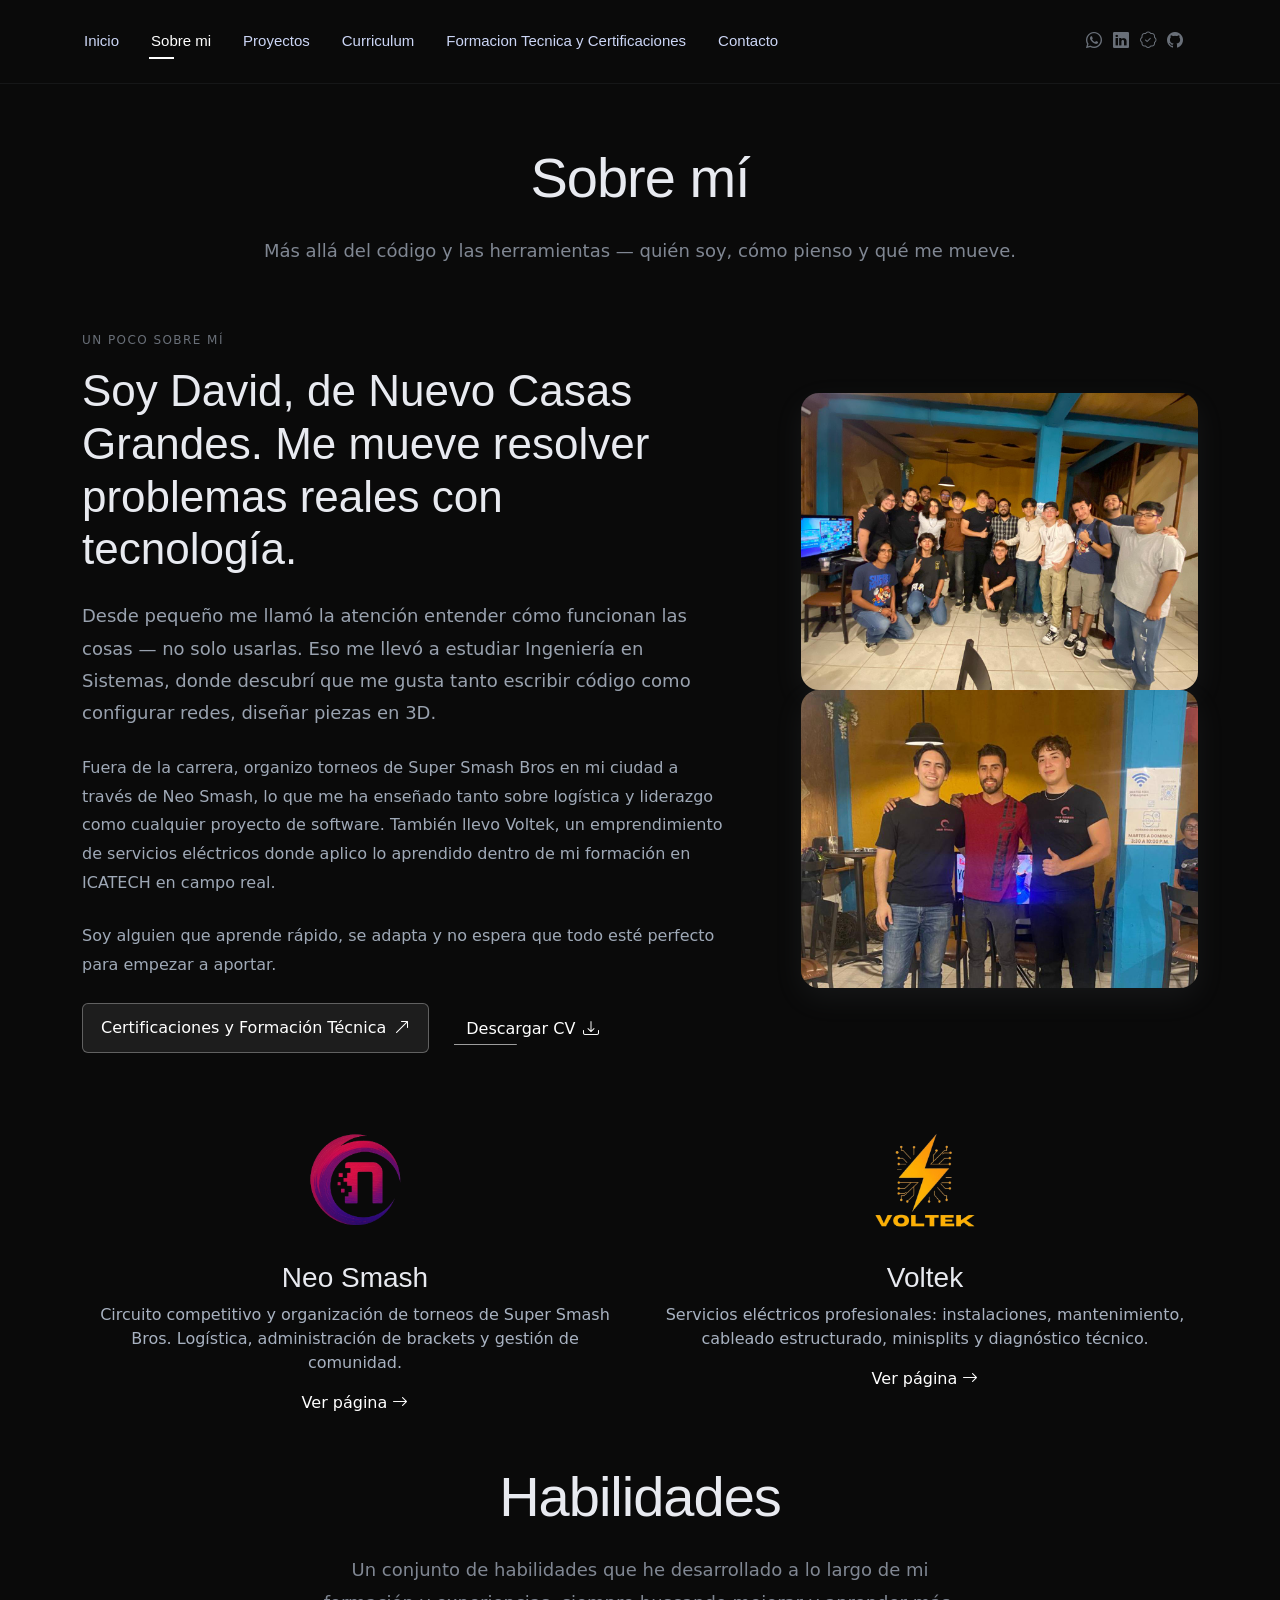
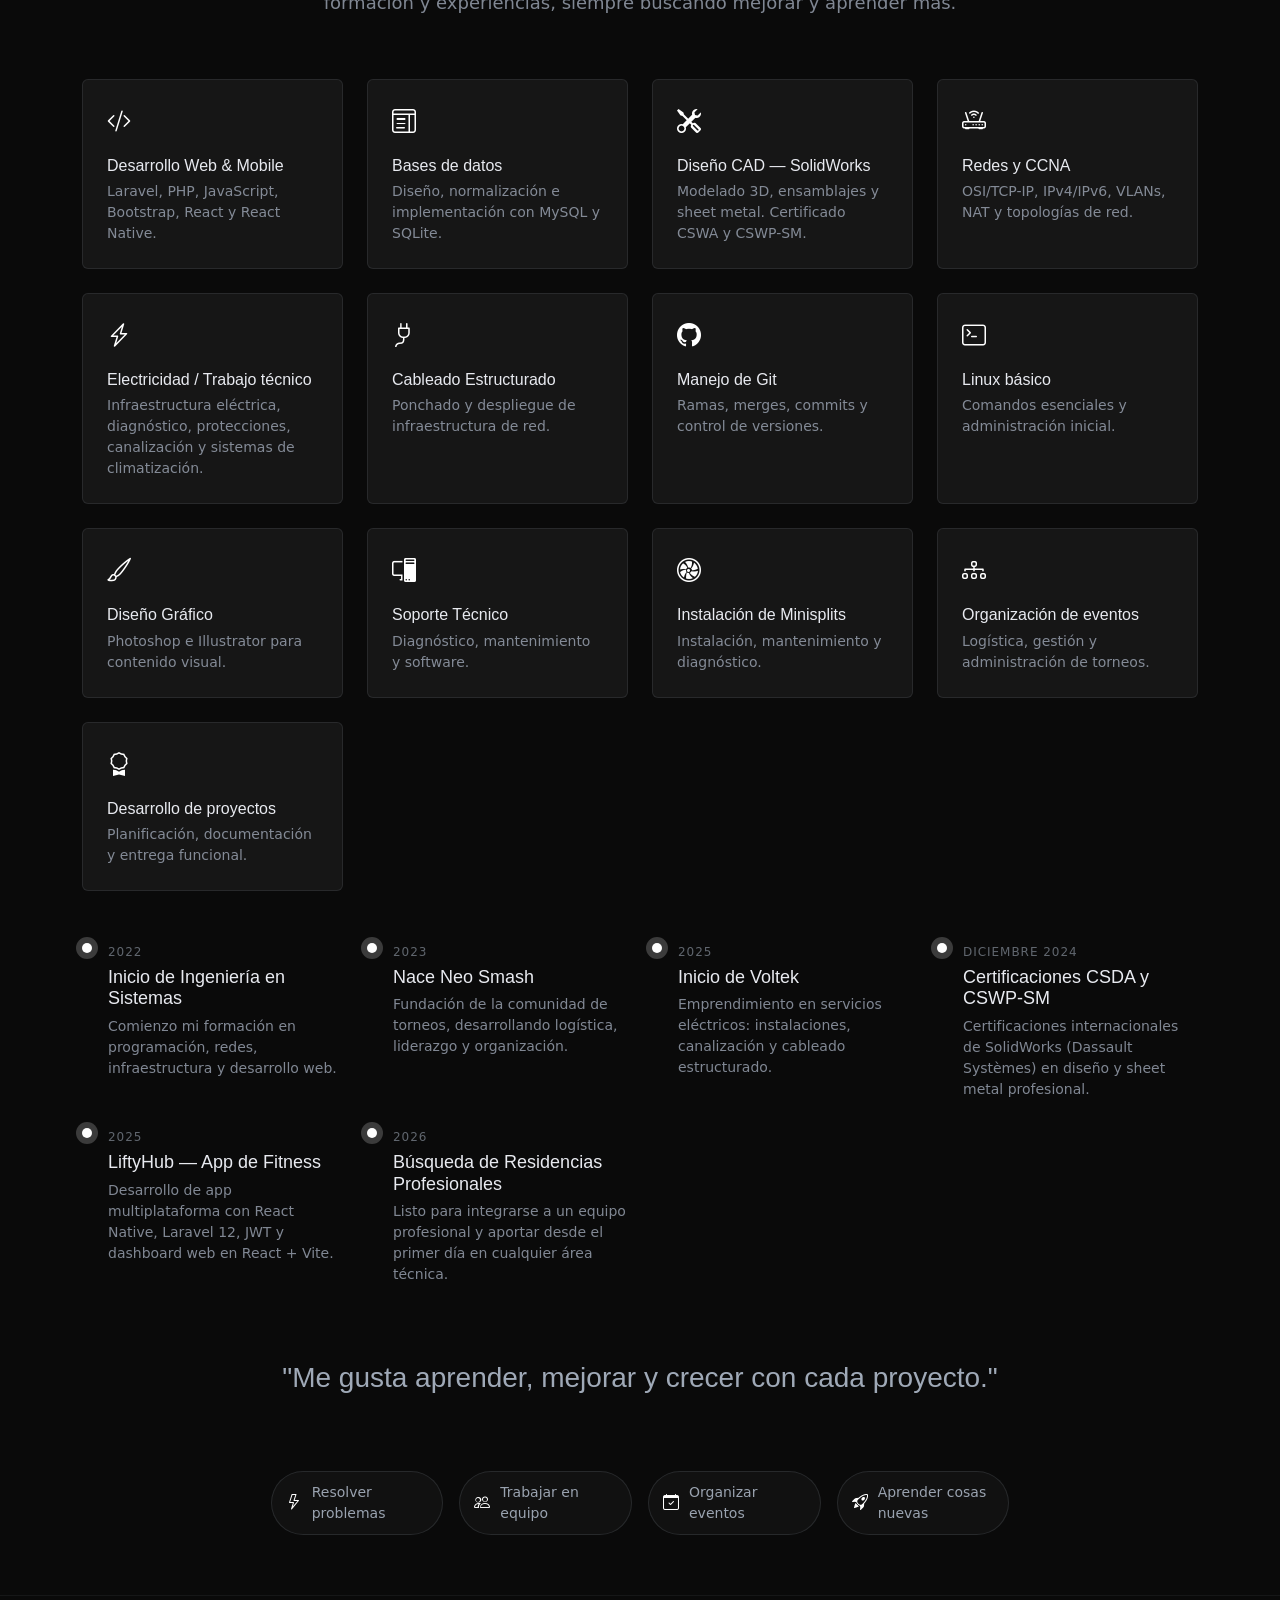
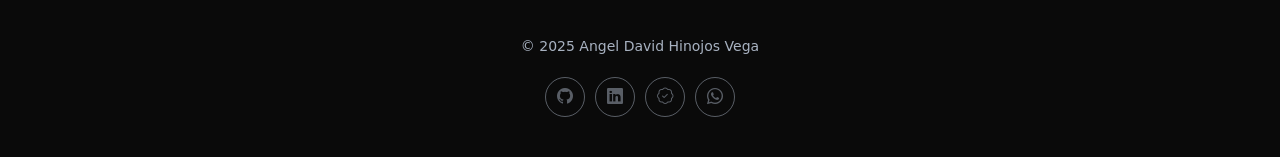
==== commit f12f00bf: "cambios" ====
--- a/about.html
+++ b/about.html
@@ -62,7 +62,7 @@
       </nav>
 
       <div class="header-social-links">
-        <a target="_blank" href="https://wa.me/526143937106"><i class="bi bi-whatsapp"></i></a>
+        <a target="_blank" href="https://wa.me/526361112541"><i class="bi bi-whatsapp"></i></a>
         <a target="_blank" href="https://www.linkedin.com/in/david-vega-085603381/"><i class="bi bi-linkedin"></i></a>
         <a target="_blank" href="https://www.credly.com/users/angel-david-hinojos-vega"><i class="bi bi-patch-check"></i></a>
         <a target="_blank" href="https://github.com/DavidHinojosVega"><i class="bi bi-github"></i></a>
@@ -107,7 +107,7 @@
                 <a href="services.html" class="btn-ghost">
                   Certificaciones y Formación Técnica <i class="bi bi-arrow-up-right"></i>
                 </a>
-                <a href="cv/Angel_David_Hinojos_Vega.pdf" download class="btn btn-outline link-underline">
+                <a href="cv/AngelDavidHinojosVega.pdf" download class="btn btn-outline link-underline">
                   Descargar CV <i class="bi bi-download"></i>
                 </a>
               </div>
@@ -310,11 +310,11 @@
                       </article>
                     </div>
 
-                    <!-- 2024 -->
+                    <!-- 2025 -->
                     <div class="col-md-6 col-lg-3" data-aos="fade-up" data-aos-delay="240">
                       <article class="timeline-item">
                         <span class="dot"></span>
-                        <time>2024</time>
+                        <time>2025</time>
                         <h4>Inicio de Voltek</h4>
                         <p>Emprendimiento en servicios eléctricos: instalaciones, canalización y cableado estructurado.
                         </p>
@@ -326,7 +326,7 @@
                       <article class="timeline-item">
                         <span class="dot"></span>
                         <time>Diciembre 2024</time>
-                        <h4>Certificaciones CSWA y CSWP-SM</h4>
+                        <h4>Certificaciones CSDA y CSWP-SM</h4>
                         <p>Certificaciones internacionales de SolidWorks (Dassault Systèmes) en diseño y sheet metal profesional.</p>
                       </article>
                     </div>
@@ -341,11 +341,11 @@
                       </article>
                     </div>
 
-                    <!-- 2025 - Residencias -->
+                    <!-- 2026 - Residencias -->
                     <div class="col-md-6 col-lg-3" data-aos="fade-up" data-aos-delay="420">
                       <article class="timeline-item">
                         <span class="dot"></span>
-                        <time>2025</time>
+                        <time>2026</time>
                         <h4>Búsqueda de Residencias Profesionales</h4>
                         <p>Listo para integrarse a un equipo profesional y aportar desde el primer día en cualquier área técnica.</p>
                       </article>
@@ -417,7 +417,7 @@
         <a href="https://github.com/DavidHinojosVega" target="_blank" rel="noopener noreferrer"><i class="bi bi-github"></i></a>
         <a href="https://www.linkedin.com/in/david-vega-085603381/" target="_blank" rel="noopener noreferrer"><i class="bi bi-linkedin"></i></a>
         <a href="https://www.credly.com/users/angel-david-hinojos-vega" target="_blank" rel="noopener noreferrer"><i class="bi bi-patch-check"></i></a>
-        <a href="https://wa.me/526143937106" target="_blank" rel="noopener noreferrer"><i class="bi bi-whatsapp"></i></a>
+        <a href="https://wa.me/526361112541" target="_blank" rel="noopener noreferrer"><i class="bi bi-whatsapp"></i></a>
       </div>
 
     </div>
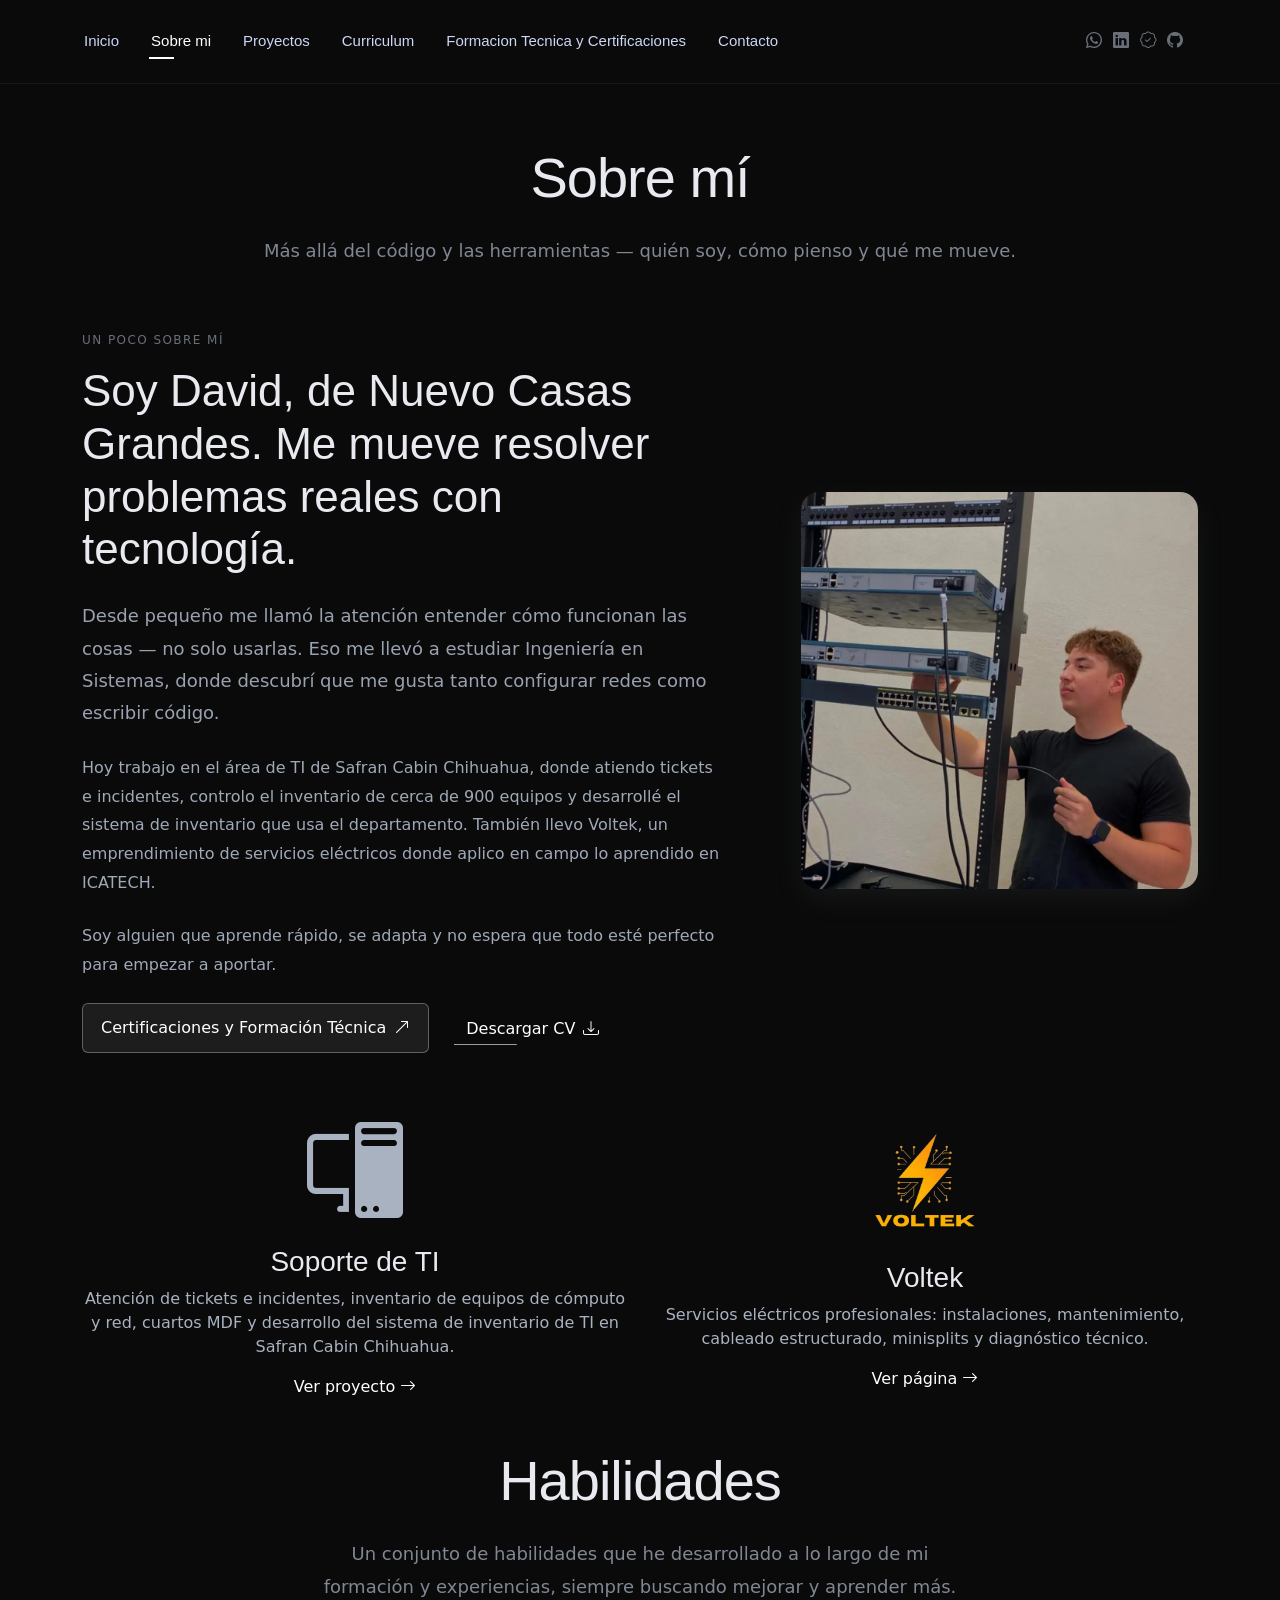
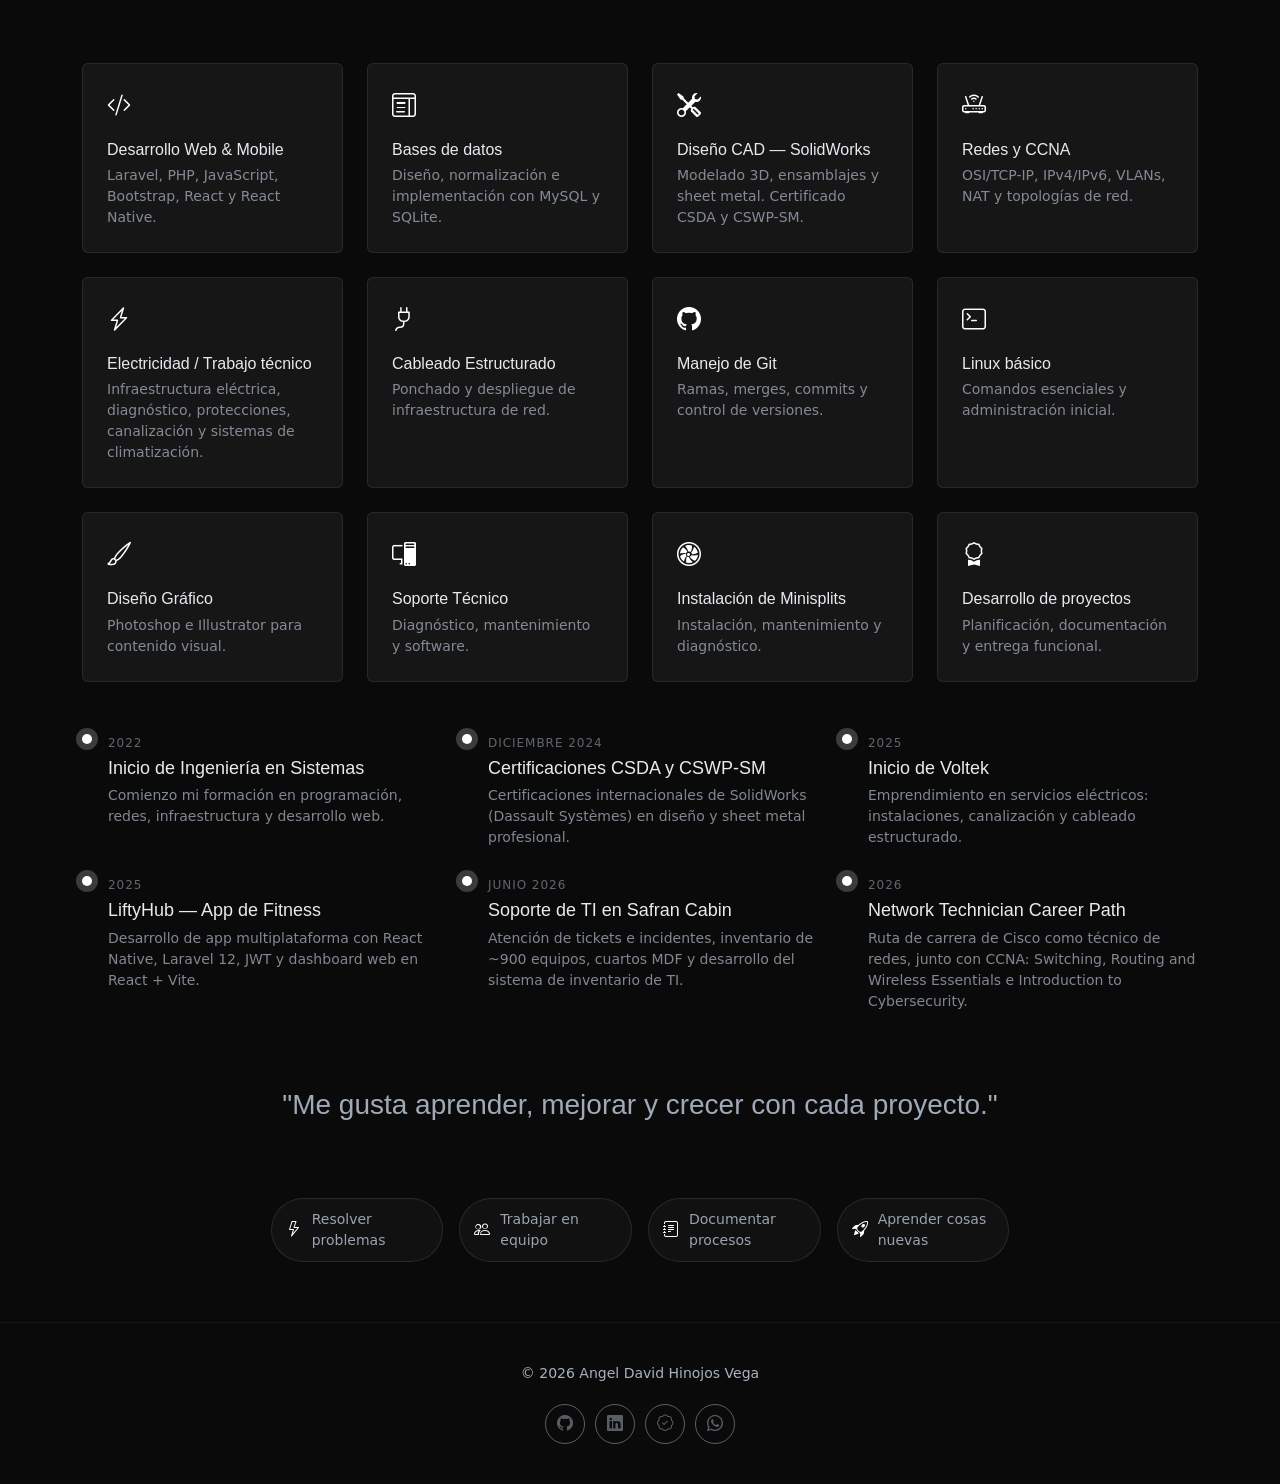
==== commit 5b25c2a8: "Actualizar portafolio: soporte de TI en Safran, nuevas certificaciones Cisco, CV nuevo y limpieza Co" ====
--- a/about.html
+++ b/about.html
@@ -5,14 +5,14 @@
   <meta charset="utf-8">
   <meta content="width=device-width, initial-scale=1.0" name="viewport">
   <title>Sobre mí | David Vega</title>
-  <meta name="description" content="Conoce más sobre Angel David Hinojos Vega, estudiante de Ingeniería en Sistemas, desarrollador web y técnico en redes y electricidad.">
+  <meta name="description" content="Conoce más sobre Angel David Hinojos Vega, técnico de soporte de TI y redes, desarrollador web y técnico electricista.">
   <meta name="keywords" content="sobre mí, David Vega, ingeniería en sistemas, desarrollador web, Nuevo Casas Grandes, Chihuahua">
 
   <!-- Open Graph -->
   <meta property="og:type" content="website">
   <meta property="og:url" content="https://davidhinojosvega.github.io/portafolio/about.html">
   <meta property="og:title" content="Sobre mí | David Vega">
-  <meta property="og:description" content="Conoce más sobre Angel David Hinojos Vega, estudiante de Ingeniería en Sistemas, desarrollador web y técnico en redes y electricidad.">
+  <meta property="og:description" content="Conoce más sobre Angel David Hinojos Vega, técnico de soporte de TI y redes, desarrollador web y técnico electricista.">
   <meta property="og:image" content="https://davidhinojosvega.github.io/portafolio/assets/img/profile/profile-square-11.webp">
 
   <!-- Favicons -->
@@ -62,7 +62,7 @@
       </nav>
 
       <div class="header-social-links">
-        <a target="_blank" href="https://wa.me/526361112541"><i class="bi bi-whatsapp"></i></a>
+        <a target="_blank" href="https://wa.me/526147001312"><i class="bi bi-whatsapp"></i></a>
         <a target="_blank" href="https://www.linkedin.com/in/david-vega-085603381/"><i class="bi bi-linkedin"></i></a>
         <a target="_blank" href="https://www.credly.com/users/angel-david-hinojos-vega"><i class="bi bi-patch-check"></i></a>
         <a target="_blank" href="https://github.com/DavidHinojosVega"><i class="bi bi-github"></i></a>
@@ -92,13 +92,13 @@
               <h2 class="headline">Soy David, de Nuevo Casas Grandes. Me mueve resolver problemas reales con tecnología.</h2>
               <p class="lead">
                 Desde pequeño me llamó la atención entender cómo funcionan las cosas — no solo usarlas.
-                Eso me llevó a estudiar Ingeniería en Sistemas, donde descubrí que me gusta tanto escribir código
-                como configurar redes, diseñar piezas en 3D.
+                Eso me llevó a estudiar Ingeniería en Sistemas, donde descubrí que me gusta tanto configurar redes
+                como escribir código.
               </p>
               <p>
-                Fuera de la carrera, organizo torneos de Super Smash Bros en mi ciudad a través de Neo Smash,
-                lo que me ha enseñado tanto sobre logística y liderazgo como cualquier proyecto de software.
-                También llevo Voltek, un emprendimiento de servicios eléctricos donde aplico lo aprendido dentro de mi formación en ICATECH en campo real.
+                Hoy trabajo en el área de TI de Safran Cabin Chihuahua, donde atiendo tickets e incidentes, controlo el inventario
+                de cerca de 900 equipos y desarrollé el sistema de inventario que usa el departamento.
+                También llevo Voltek, un emprendimiento de servicios eléctricos donde aplico en campo lo aprendido en ICATECH.
               </p>
               <p>
                 Soy alguien que aprende rápido, se adapta y no espera que todo esté perfecto para empezar a aportar.
@@ -107,7 +107,7 @@
                 <a href="services.html" class="btn-ghost">
                   Certificaciones y Formación Técnica <i class="bi bi-arrow-up-right"></i>
                 </a>
-                <a href="cv/AngelDavidHinojosVega.pdf" download class="btn btn-outline link-underline">
+                <a href="cv/CV_AngelDavidHinojosVega.pdf" download class="btn btn-outline link-underline">
                   Descargar CV <i class="bi bi-download"></i>
                 </a>
               </div>
@@ -116,10 +116,7 @@
 
           <div class="col-lg-5" data-aos="zoom-in" data-aos-delay="250">
             <figure class="profile-figure text-center text-lg-end">
-              <img src="assets/img/profile/neo.jpeg" alt="David en Neo Smash" class="img-fluid profile-photo">
-            </figure>
-            <figure class="profile-figure text-center text-lg-end">
-              <img src="assets/img/profile/neo2.jpg" alt="David en Voltek" class="img-fluid profile-photo">
+              <img src="assets/img/profile/profile-square-11.webp" alt="Angel David Hinojos Vega" class="img-fluid profile-photo">
             </figure>
           </div>
         </div>
@@ -129,17 +126,17 @@
         <div class="mb-5">
           <div class="row g-4">
 
-            <!-- Neo Smash -->
+            <!-- Soporte de TI -->
             <div class="col-md-6" data-aos="fade-up" data-aos-delay="100">
               <div class="service-item">
                 <div class="service-icon text-center">
-                  <img src="assets/img/profile/logoneo.png" alt="Neo Smash" class="img-fluid" style="max-width:160px;">
+                  <i class="bi bi-pc-display" style="font-size:96px;"></i>
                 </div>
                 <div class="service-content text-center">
-                  <h3>Neo Smash</h3>
-                  <p>Circuito competitivo y organización de torneos de Super Smash Bros. Logística, administración de brackets y gestión de comunidad.</p>
-                  <a href="https://www.facebook.com/profile.php?id=100092447806558" target="_blank" class="service-link">
-                    <span>Ver página</span>
+                  <h3>Soporte de TI</h3>
+                  <p>Atención de tickets e incidentes, inventario de equipos de cómputo y red, cuartos MDF y desarrollo del sistema de inventario de TI en Safran Cabin Chihuahua.</p>
+                  <a href="portfolio.html" class="service-link">
+                    <span>Ver proyecto</span>
                     <i class="bi bi-arrow-right"></i>
                   </a>
                 </div>
@@ -198,7 +195,7 @@
                       <div class="skill-item">
                         <i class="bi bi-tools"></i>
                         <h3>Diseño CAD — SolidWorks</h3>
-                        <p>Modelado 3D, ensamblajes y sheet metal. Certificado CSWA y CSWP-SM.</p>
+                        <p>Modelado 3D, ensamblajes y sheet metal. Certificado CSDA y CSWP-SM.</p>
                       </div>
                     </div>
 
@@ -266,14 +263,6 @@
                       </div>
                     </div>
 
-                    <div class="col-6 col-md-4 col-lg-3" data-aos="fade-up" data-aos-delay="650">
-                      <div class="skill-item">
-                        <i class="bi bi-diagram-3"></i>
-                        <h3>Organización de eventos</h3>
-                        <p>Logística, gestión y administración de torneos.</p>
-                      </div>
-                    </div>
-
                     <div class="col-6 col-md-4 col-lg-3" data-aos="fade-up" data-aos-delay="700">
                       <div class="skill-item">
                         <i class="bi bi-award"></i>
@@ -290,8 +279,7 @@
                 <div class="mb-5">
                   <div class="row g-4">
 
-                    <!-- 2022 -->
-                    <div class="col-md-6 col-lg-3" data-aos="fade-up" data-aos-delay="120">
+                    <div class="col-md-6 col-lg-4" data-aos="fade-up" data-aos-delay="120">
                       <article class="timeline-item">
                         <span class="dot"></span>
                         <time>2022</time>
@@ -300,29 +288,7 @@
                       </article>
                     </div>
 
-                    <!-- 2023 -->
-                    <div class="col-md-6 col-lg-3" data-aos="fade-up" data-aos-delay="180">
-                      <article class="timeline-item">
-                        <span class="dot"></span>
-                        <time>2023</time>
-                        <h4>Nace Neo Smash</h4>
-                        <p>Fundación de la comunidad de torneos, desarrollando logística, liderazgo y organización.</p>
-                      </article>
-                    </div>
-
-                    <!-- 2025 -->
-                    <div class="col-md-6 col-lg-3" data-aos="fade-up" data-aos-delay="240">
-                      <article class="timeline-item">
-                        <span class="dot"></span>
-                        <time>2025</time>
-                        <h4>Inicio de Voltek</h4>
-                        <p>Emprendimiento en servicios eléctricos: instalaciones, canalización y cableado estructurado.
-                        </p>
-                      </article>
-                    </div>
-
-                    <!-- DICIEMBRE 2024 - Certificaciones SolidWorks -->
-                    <div class="col-md-6 col-lg-3" data-aos="fade-up" data-aos-delay="300">
+                    <div class="col-md-6 col-lg-4" data-aos="fade-up" data-aos-delay="180">
                       <article class="timeline-item">
                         <span class="dot"></span>
                         <time>Diciembre 2024</time>
@@ -331,8 +297,16 @@
                       </article>
                     </div>
 
-                    <!-- 2025 - LiftyHub -->
-                    <div class="col-md-6 col-lg-3" data-aos="fade-up" data-aos-delay="360">
+                    <div class="col-md-6 col-lg-4" data-aos="fade-up" data-aos-delay="240">
+                      <article class="timeline-item">
+                        <span class="dot"></span>
+                        <time>2025</time>
+                        <h4>Inicio de Voltek</h4>
+                        <p>Emprendimiento en servicios eléctricos: instalaciones, canalización y cableado estructurado.</p>
+                      </article>
+                    </div>
+
+                    <div class="col-md-6 col-lg-4" data-aos="fade-up" data-aos-delay="300">
                       <article class="timeline-item">
                         <span class="dot"></span>
                         <time>2025</time>
@@ -341,13 +315,21 @@
                       </article>
                     </div>
 
-                    <!-- 2026 - Residencias -->
-                    <div class="col-md-6 col-lg-3" data-aos="fade-up" data-aos-delay="420">
+                    <div class="col-md-6 col-lg-4" data-aos="fade-up" data-aos-delay="360">
+                      <article class="timeline-item">
+                        <span class="dot"></span>
+                        <time>Junio 2026</time>
+                        <h4>Soporte de TI en Safran Cabin</h4>
+                        <p>Atención de tickets e incidentes, inventario de ~900 equipos, cuartos MDF y desarrollo del sistema de inventario de TI.</p>
+                      </article>
+                    </div>
+
+                    <div class="col-md-6 col-lg-4" data-aos="fade-up" data-aos-delay="420">
                       <article class="timeline-item">
                         <span class="dot"></span>
                         <time>2026</time>
-                        <h4>Búsqueda de Residencias Profesionales</h4>
-                        <p>Listo para integrarse a un equipo profesional y aportar desde el primer día en cualquier área técnica.</p>
+                        <h4>Network Technician Career Path</h4>
+                        <p>Ruta de carrera de Cisco como técnico de redes, junto con CCNA: Switching, Routing and Wireless Essentials e Introduction to Cybersecurity.</p>
                       </article>
                     </div>
 
@@ -381,8 +363,8 @@
 
                   <div class="col-6 col-md-3 col-lg-2" data-aos="zoom-in" data-aos-delay="200">
                     <div class="fact-pill">
-                      <i class="bi bi-calendar-check"></i>
-                      <span>Organizar eventos</span>
+                      <i class="bi bi-journal-text"></i>
+                      <span>Documentar procesos</span>
                     </div>
                   </div>
 
@@ -411,13 +393,13 @@
 
     <div class="container">
       <div class="copyright text-center">
-        <p>© 2025 Angel David Hinojos Vega</p>
+        <p>© 2026 Angel David Hinojos Vega</p>
       </div>
       <div class="social-links d-flex justify-content-center">
         <a href="https://github.com/DavidHinojosVega" target="_blank" rel="noopener noreferrer"><i class="bi bi-github"></i></a>
         <a href="https://www.linkedin.com/in/david-vega-085603381/" target="_blank" rel="noopener noreferrer"><i class="bi bi-linkedin"></i></a>
         <a href="https://www.credly.com/users/angel-david-hinojos-vega" target="_blank" rel="noopener noreferrer"><i class="bi bi-patch-check"></i></a>
-        <a href="https://wa.me/526361112541" target="_blank" rel="noopener noreferrer"><i class="bi bi-whatsapp"></i></a>
+        <a href="https://wa.me/526147001312" target="_blank" rel="noopener noreferrer"><i class="bi bi-whatsapp"></i></a>
       </div>
 
     </div>
